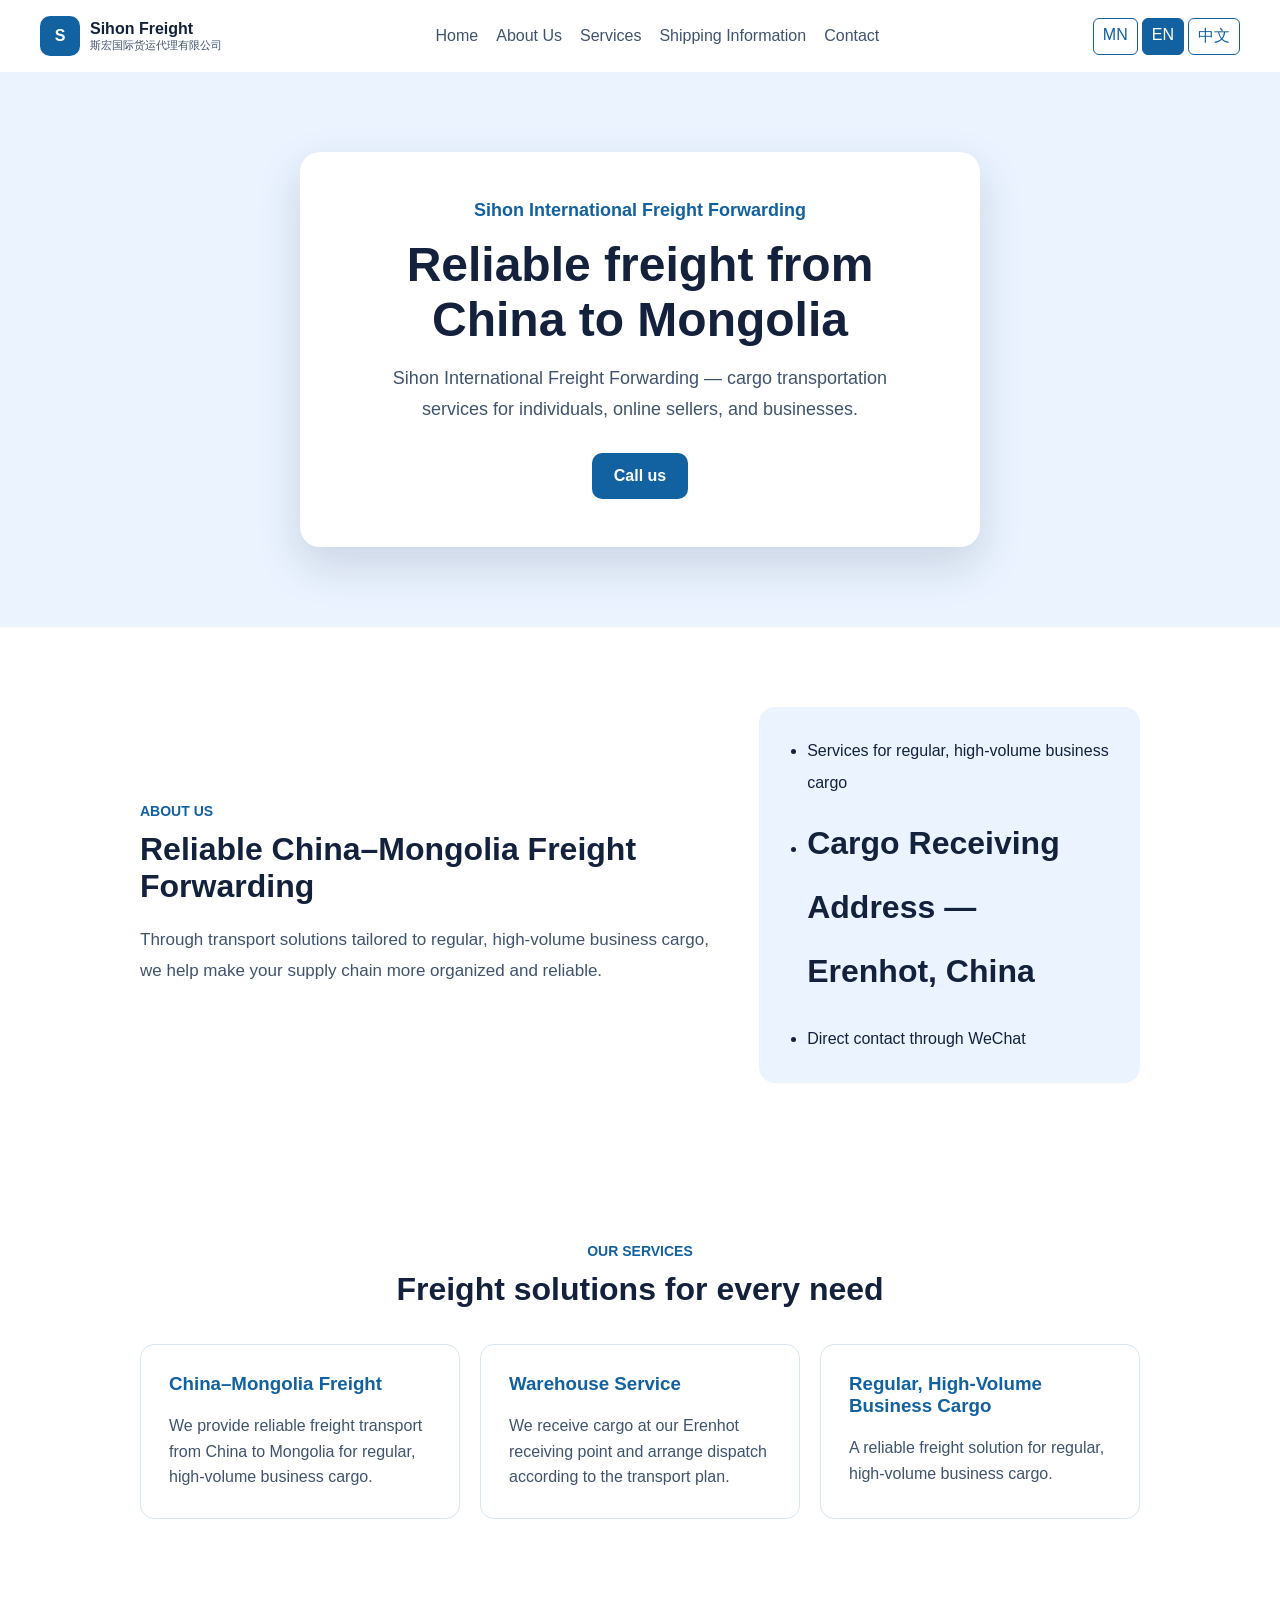
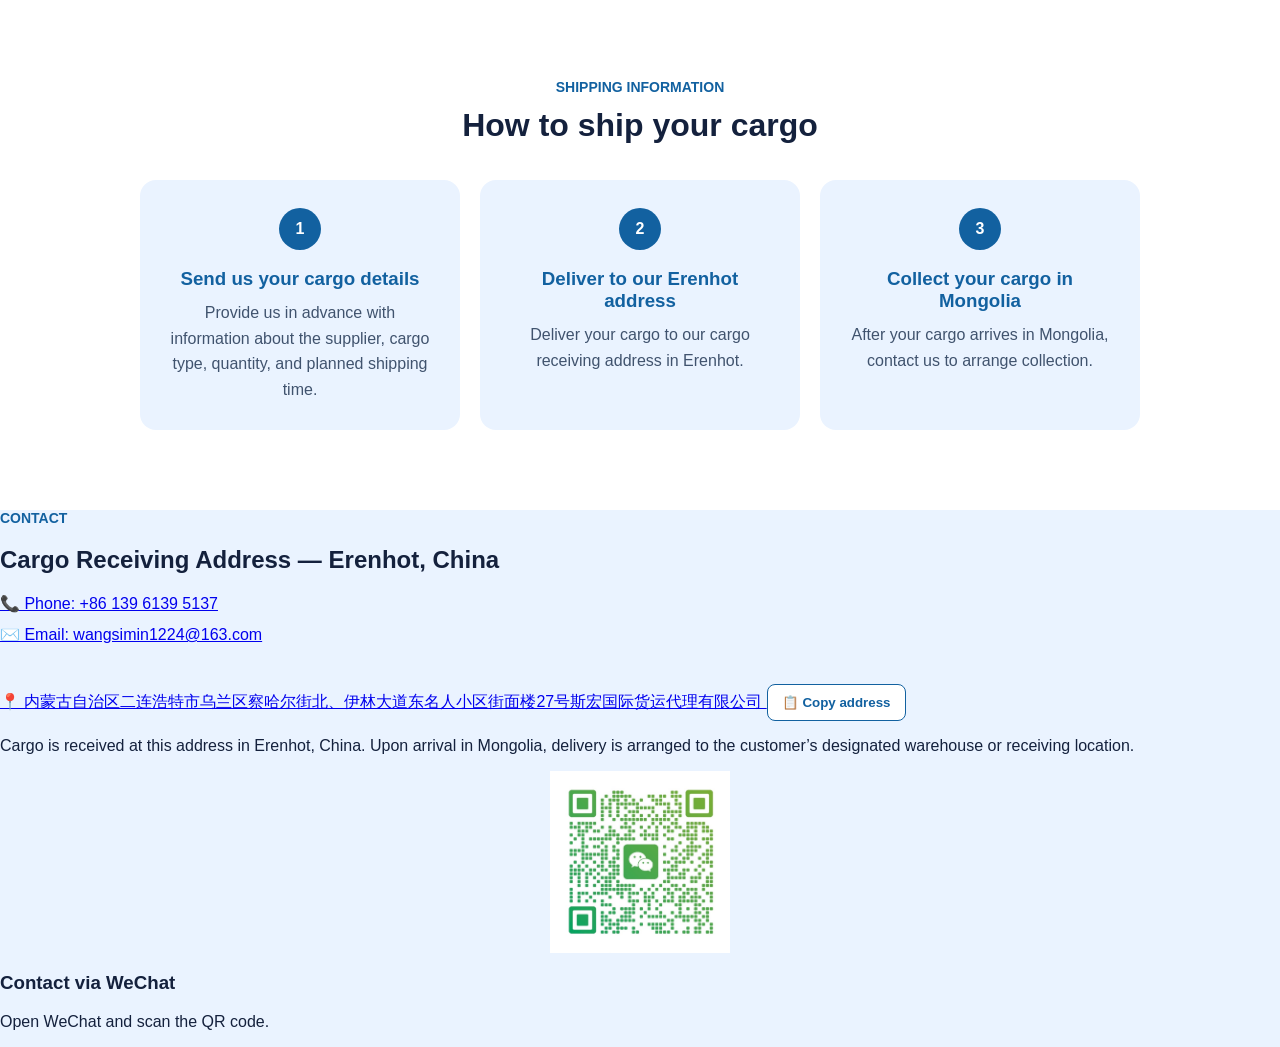
==== en.html @ dff6bbf2 "Add map and copy address features" ====
<!doctype html>
<html lang="EN">
  <head>
    <meta charset="UTF-8" />
    <meta name="viewport" content="width=device-width, initial-scale=1.0" />
    <title>Sihon international Freight Forwarding</title>

    <link rel="stylesheet" href="style.css" />
  </head>

  <body>
    <header class="site-header">
  <div class="logo">
    <span class="logo-mark">S</span>

    <div>
      <strong>Sihon Freight</strong>
      <small>斯宏国际货运代理有限公司</small>
    </div>
  </div>

  <nav class="main-nav">
    <a href="#home">Home</a>
    <a href="#about">About Us</a>
    <a href="#services">Services</a>
    <a href="#process">Shipping Information</a>
    <a href="#contact">Contact</a>
  </nav>

  <div class="languages">
  <a href="index.html">MN</a>
  <a class="active" href="en.html">EN</a>
  <a href="zh.html">中文</a>
</div>
</header>
    <main id="home" class="welcome-card">
      <p class="company-name">Sihon International Freight Forwarding</p>

      <h1>Reliable freight from China to Mongolia</h1>

      <p class="description">
        Sihon International Freight Forwarding — cargo transportation services for individuals, online sellers, and businesses.
      </p>

      <a class="contact-button" href="tel:+8613961395137">
        Call us
      </a>
    </main> 
    <section id="about" class="about-section">
  <div class="about-content">
    <div>
      <p class="section-label">ABOUT US</p>
      <h2>Reliable China–Mongolia Freight Forwarding</h2>

      <p class="about-text"> 
      Through transport solutions tailored to regular, high-volume business cargo, we help make your supply chain more organized and reliable.
      </p>
    </div>

    <ul class="about-list">
      <li>Services for regular, high-volume business cargo</li>
      <li><h2>Cargo Receiving Address — Erenhot, China</h2></li>
      <li>Direct contact through WeChat</li>
    </ul>
  </div>
</section>
    <section id="services" class="services-section">
  <p class="section-label">OUR SERVICES</p>
  <h2>Freight solutions for every need</h2>

  <div class="service-grid">
    <article class="service-card">
      <h3>China–Mongolia Freight</h3>
      <p>We provide reliable freight transport from China to Mongolia for regular, high-volume business cargo.</p>
    </article>

    <article class="service-card">
      <h3>Warehouse Service</h3>
      <p>We receive cargo at our Erenhot receiving point and arrange dispatch according to the transport plan.</p>
    </article>

    <article class="service-card">
      <h3>Regular, High-Volume Business Cargo</h3>
      <p>A reliable freight solution for regular, high-volume business cargo.</p>
    </article>
  </div>
</section> 
<script>
  const servicesLink = document.querySelector('a[href="#services"]');
  const servicesSection = document.querySelector("#services");

  servicesLink.addEventListener("click", function (event) {
    event.preventDefault();

    servicesSection.scrollIntoView({
      behavior: "smooth",
      block: "start"
    });
  });
</script>
<section id="process" class="process-section">
  <p class="section-label">SHIPPING INFORMATION</p>
  <h2>How to ship your cargo</h2>

  <div class="process-grid">
    <article class="process-card">
      <span>1</span>
      <h3>Send us your cargo details</h3>
      <p>Provide us in advance with information about the supplier, cargo type, quantity, and planned shipping time.</p>
    </article>

    <article class="process-card">
      <span>2</span>
      <h3>Deliver to our Erenhot address</h3>
      <p>Deliver your cargo to our cargo receiving address in Erenhot.</p>
    </article>

    <article class="process-card">
      <span>3</span>
      <h3>Collect your cargo in Mongolia</h3>
      <p>After your cargo arrives in Mongolia, contact us to arrange collection.</p>
    </article>
  </div>
</section>
<section id="contact" class="contact-section">
  <div class="contact-content">
    <div class="contact-details">
      <p class="section-label">CONTACT</p>
      <h2>Cargo Receiving Address — Erenhot, China</h2>

      <div class="contact-links">
        <a href="tel:+8613961395137">
          📞 Phone: +86 139 6139 5137
        </a>

        <a href="mailto:wangsimin1224@163.com">
          ✉️ Email: wangsimin1224@163.com
        </a>
      </div>
     <a
  class="address-text map-address"
  href="https://www.google.com/maps/search/?api=1&query=内蒙古自治区二连浩特市乌兰区察哈尔街北、伊林大道东名人小区街面楼27号斯宏国际货运代理有限公司"
  target="_blank"
  rel="noopener noreferrer"
>
  📍 内蒙古自治区二连浩特市乌兰区察哈尔街北、伊林大道东名人小区街面楼27号斯宏国际货运代理有限公司
</a>
<button
  class="copy-address"
  type="button"
  onclick="navigator.clipboard.writeText('内蒙古自治区二连浩特市乌兰区察哈尔街北、伊林大道东名人小区街面楼27号斯宏国际货运代理有限公司')"
>
  📋 Copy address
</button>

<p class="delivery-note">
  Cargo is received at this address in Erenhot, China. Upon arrival in Mongolia, delivery is arranged to the customer’s designated warehouse or receiving location.
</p>
    <div class="qr-card">
      <img
        src="images/wechat-company-qr.jpg"
        alt="Sihon company WeChat QR code"
      />
      <h3>Contact via WeChat</h3>
      <p>Open WeChat and scan the QR code.</p>
    </div>
  </div>
</section>
  </body>
</html>
---- style.css ----
html {
  scroll-behavior: smooth;
}
* { box-sizing: border-box;
}

body {           
  margin: 0;
  min-height: 100vh;
  background: #eaf3ff;
  color: #14213d;
  font-family: Arial, sans-serif;
}

.welcome-card {
  width: min(100%, 680px); 
  margin: 80px auto;
  padding: 48px;
  text-align: center;
  background: #ffffff;
  border-radius: 20px;
  box-shadow: 0 18px 45px rgb(20 33 61 / 15%);
}

.company-name {
  margin: 0;
  color: #1261a0;
  font-size: 18px;
  font-weight: bold;
}

h1 {
  margin: 16px 0;
  font-size: 48px;
  line-height: 1.15;
}

.description {
  margin: 0 auto 28px;
  max-width: 540px;
  color: #40536e;
  font-size: 18px;
  line-height: 1.7;
}

.contact-button {
  display: inline-block;
  padding: 14px 22px;
  border-radius: 10px;
  background: #1261a0;
  color: #ffffff;
  font-weight: bold;
  text-decoration: none;
}

.contact-button:hover {
  background: #0d4c80;
}

@media (max-width: 520px) {
  .welcome-card {
    padding: 32px 24px;
  }

  h1 {
    font-size: 34px;
  }
}.site-header {
  display: flex;
  align-items: center;
  justify-content: space-between;
  gap: 20px;
  padding: 16px 40px;
  background: white;
}

.logo {
  display: flex;
  align-items: center;
  gap: 10px;
}

.logo-mark {
  display: grid;
  width: 40px;
  height: 40px;
  place-items: center;
  border-radius: 10px;
  background: #1261a0;
  color: white;
  font-weight: bold;
}

.logo strong,
.logo small {
  display: block;
}

.logo small {
  color: #40536e;
  font-size: 11px;
}

.main-nav {
  display: flex;
  gap: 18px;
}

.main-nav a {
  color: #40536e;
  text-decoration: none;
}

.languages {
  display: flex;
  gap: 4px;
}

.languages button {
  padding: 7px 9px;
  border: 1px solid #1261a0;
  border-radius: 6px;
  background: white;
  color: #1261a0;
}.services-section {
  padding: 80px 24px;
  background: #ffffff;
  text-align: center;
}

.section-label {
  margin: 0;
  color: #1261a0;
  font-size: 14px;
  font-weight: bold;
}

.services-section h2 {
  margin: 12px 0 36px;
  font-size: 32px;
}

.service-grid {
  display: grid;
  grid-template-columns: repeat(3, 1fr);
  gap: 20px;
  max-width: 1000px;
  margin: 0 auto;
}

.service-card {
  padding: 28px;
  border: 1px solid #d8e5f2;
  border-radius: 14px;
  text-align: left;
}

.service-card h3 {
  margin-top: 0;
  color: #1261a0;
}

.service-card p {
  margin-bottom: 0;
  color: #40536e;
  line-height: 1.6;
}.about-section {
  padding: 80px 24px;
  background: #ffffff;
}

.about-content {
  display: grid;
  grid-template-columns: 1.2fr 0.8fr;
  gap: 48px;
  align-items: center;
  max-width: 1000px;
  margin: 0 auto;
}

.about-content h2 {
  margin: 12px 0 20px;
  font-size: 32px;
}

.about-text {
  margin: 0;
  color: #40536e;
  font-size: 17px;
  line-height: 1.8;
}

.about-list {
  margin: 0;
  padding: 28px 28px 28px 48px;
  border-radius: 16px;
  background: #eaf3ff;
  color: #14213d;
  line-height: 2;
}@media (max-width: 760px) {
  .site-header {
    flex-direction: column;
    align-items: flex-start;
    padding: 18px 24px;
  }

  .main-nav {
    flex-wrap: wrap;
    gap: 12px;
  }

  .languages {
    align-self: flex-end;
  }

  .welcome-card {
    margin: 40px 20px;
    padding: 32px 24px;
  }

  h1 {
    font-size: 34px;
  }

  .service-grid,
  .about-content,
  .contact-content {
    grid-template-columns: 1fr;
  }

  .services-section,
  .about-section,
  .contact-section {
    padding: 56px 20px;
  }

  .services-section h2,
  .about-content h2,
  .contact-details h2 {
    font-size: 27px;
  }
}.qr-card img {
  display: block;
  width: min(100%, 180px);
  margin: 0 auto 18px;
}.process-section {
  padding: 80px 24px;
  background: #ffffff;
  text-align: center;
}

.process-section h2 {
  margin: 12px 0 36px;
  font-size: 32px;
}

.process-grid {
  display: grid;
  grid-template-columns: repeat(3, 1fr);
  gap: 20px;
  max-width: 1000px;
  margin: 0 auto;
}

.process-card {
  padding: 28px;
  border-radius: 16px;
  background: #eaf3ff;
}

.process-card span {
  display: grid;
  width: 42px;
  height: 42px;
  place-items: center;
  margin: 0 auto 18px;
  border-radius: 50%;
  background: #1261a0;
  color: #ffffff;
  font-weight: bold;
}

.process-card h3 {
  margin: 0 0 10px;
  color: #1261a0;
}

.process-card p {
  margin: 0;
  color: #40536e;
  line-height: 1.6;
}.languages a {
  padding: 7px 9px;
  border: 1px solid #1261a0;
  border-radius: 6px;
  background: #ffffff;
  color: #1261a0;
  text-decoration: none;
}

.languages a.active {
  background: #1261a0;
  color: #ffffff;
}.map-link {
  display: inline-block;
  margin-top: 18px;
  color: #1261a0;
  font-weight: bold;
  text-decoration: none;
}

.map-link:hover {
  text-decoration: underline;
}.contact-links {
  display: grid;
  gap: 12px;
  margin-bottom: 28px;
}

.contact-links a {
  width: fit-content;
}.copy-address {
  display: inline-block;
  margin-top: 12px;
  padding: 10px 14px;
  border: 1px solid #1261a0;
  border-radius: 8px;
  background: #ffffff;
  color: #1261a0;
  font-weight: bold;
  cursor: pointer;
}

.copy-address:hover {
  background: #1261a0;
  color: #ffffff;
}
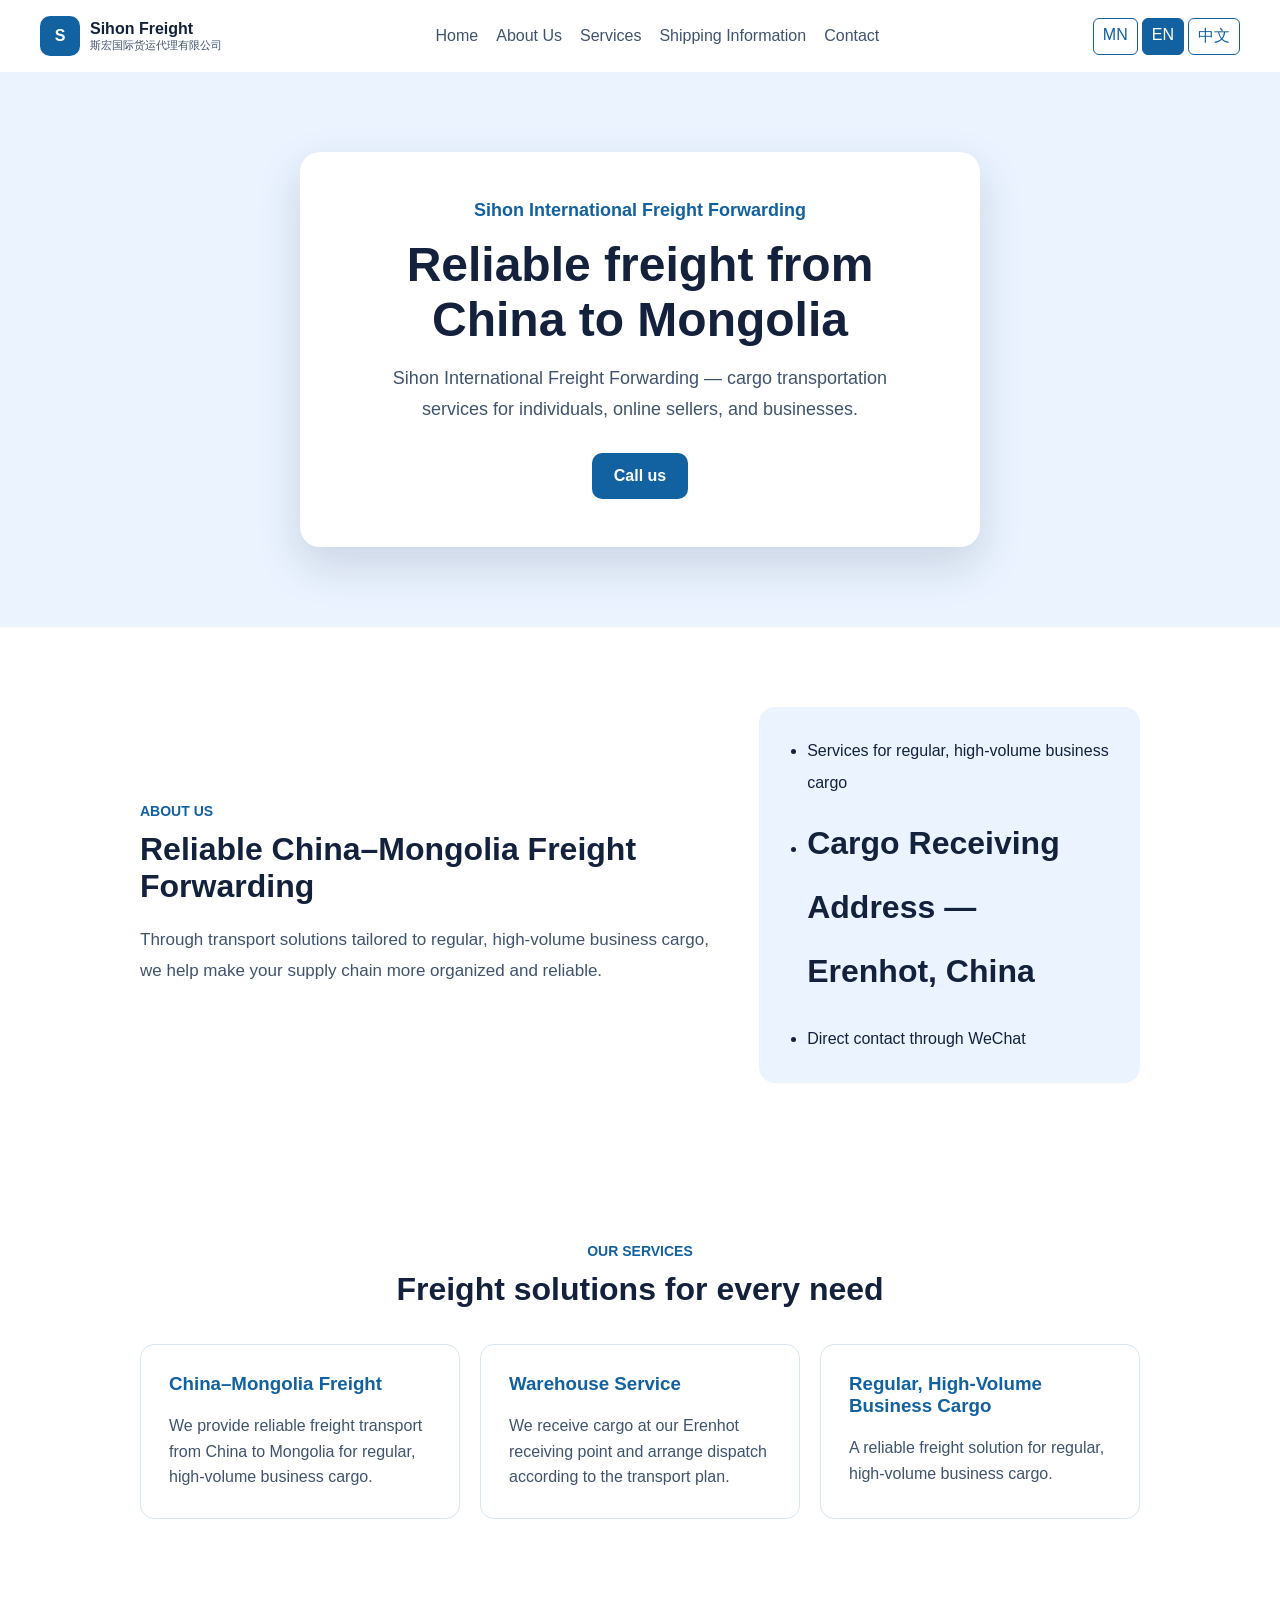
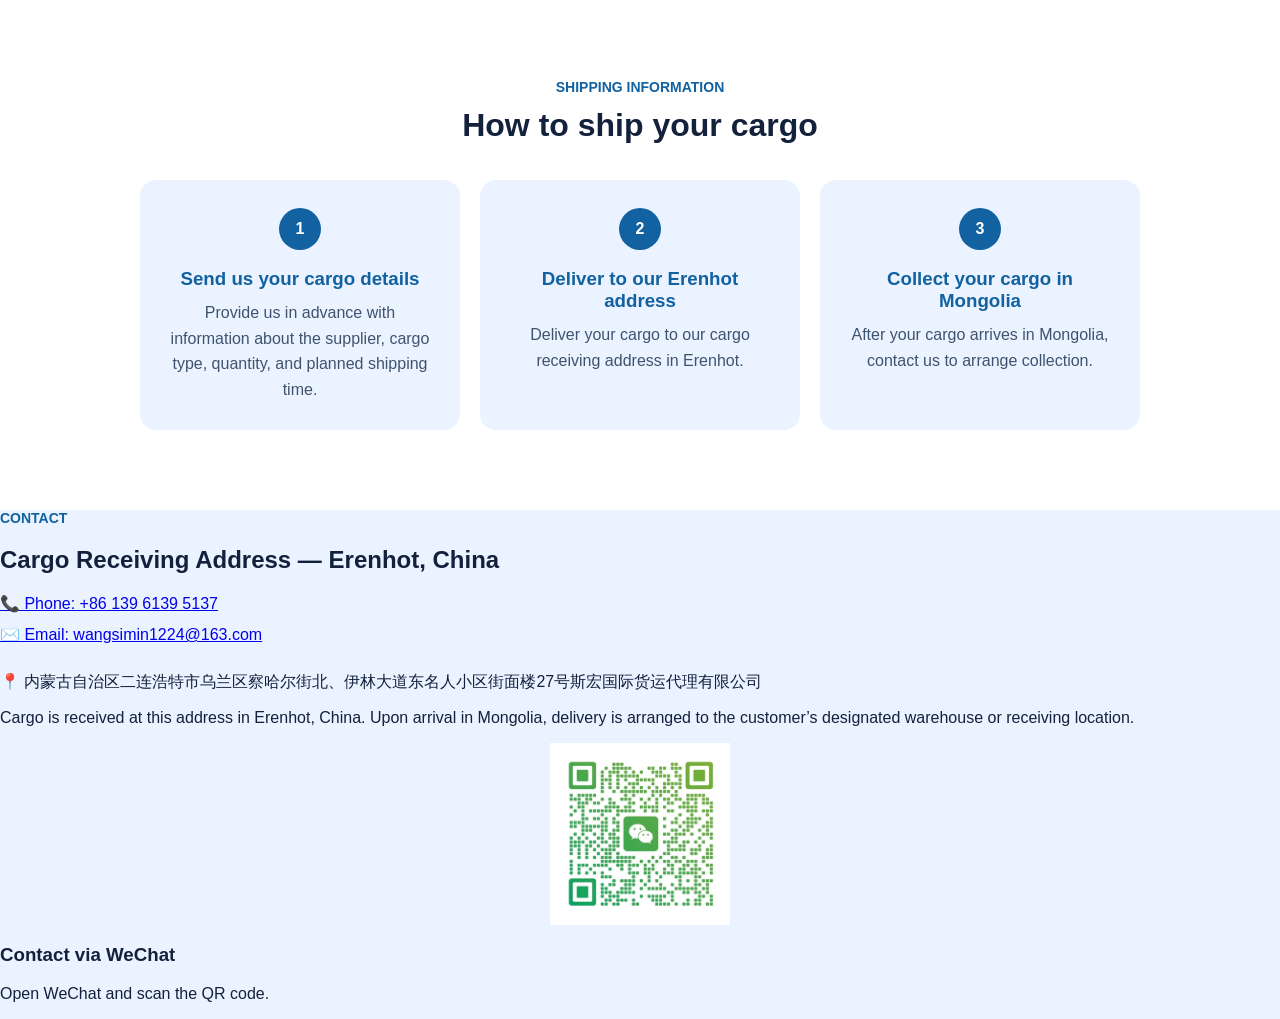
==== commit e9946ae8: "Remove map and copy address links" ====
--- a/en.html
+++ b/en.html
@@ -137,21 +137,9 @@
           ✉️ Email: wangsimin1224@163.com
         </a>
       </div>
-     <a
-  class="address-text map-address"
-  href="https://www.google.com/maps/search/?api=1&query=内蒙古自治区二连浩特市乌兰区察哈尔街北、伊林大道东名人小区街面楼27号斯宏国际货运代理有限公司"
-  target="_blank"
-  rel="noopener noreferrer"
->
+     <p class="address-text">
   📍 内蒙古自治区二连浩特市乌兰区察哈尔街北、伊林大道东名人小区街面楼27号斯宏国际货运代理有限公司
-</a>
-<button
-  class="copy-address"
-  type="button"
-  onclick="navigator.clipboard.writeText('内蒙古自治区二连浩特市乌兰区察哈尔街北、伊林大道东名人小区街面楼27号斯宏国际货运代理有限公司')"
->
-  📋 Copy address
-</button>
+</p>
 
 <p class="delivery-note">
   Cargo is received at this address in Erenhot, China. Upon arrival in Mongolia, delivery is arranged to the customer’s designated warehouse or receiving location.
--- a/style.css
+++ b/style.css
@@ -319,19 +319,4 @@
 
 .contact-links a {
   width: fit-content;
-}.copy-address {
-  display: inline-block;
-  margin-top: 12px;
-  padding: 10px 14px;
-  border: 1px solid #1261a0;
-  border-radius: 8px;
-  background: #ffffff;
-  color: #1261a0;
-  font-weight: bold;
-  cursor: pointer;
-}
-
-.copy-address:hover {
-  background: #1261a0;
-  color: #ffffff;
 }
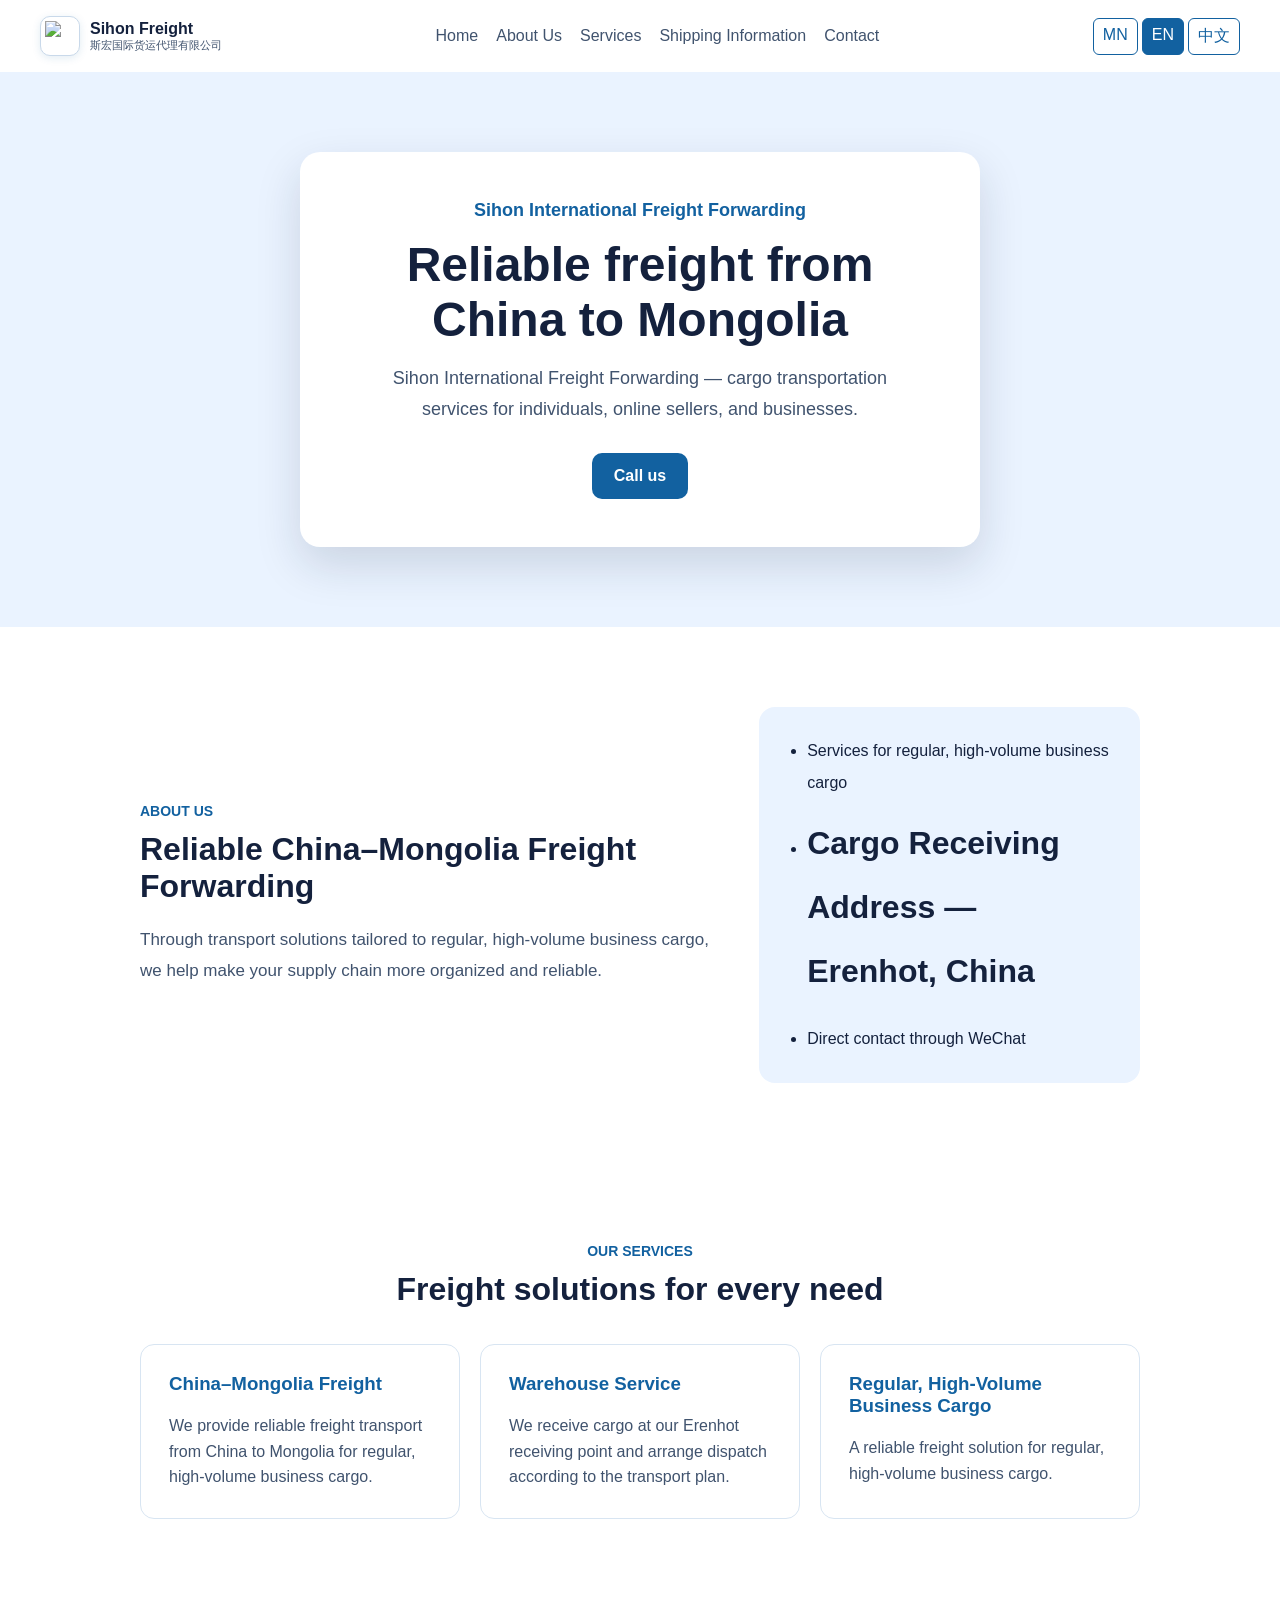
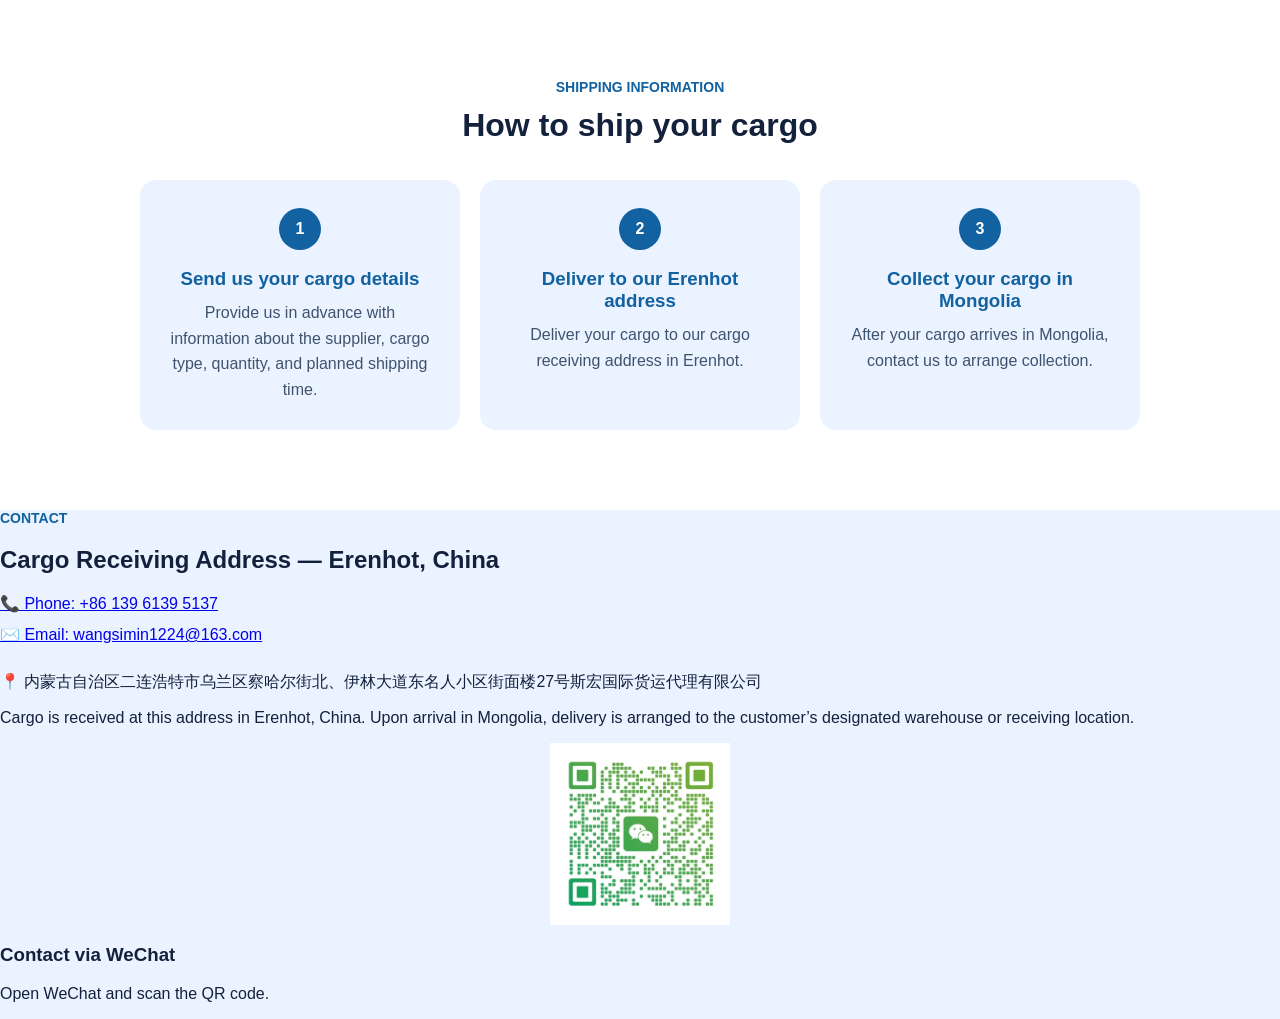
==== commit e8f8cf68: "Add company logo to header" ====
--- a/en.html
+++ b/en.html
@@ -3,7 +3,8 @@
   <head>
     <meta charset="UTF-8" />
     <meta name="viewport" content="width=device-width, initial-scale=1.0" />
-    <title>Sihon international Freight Forwarding</title>
+    <title>Sihon International Freight Forwarding | China–Mongolia Freight</title>
+<meta name="description" content="Sihon International Freight Forwarding provides reliable, planned transport for regular, high-volume business cargo from China to Mongolia.">
 
     <link rel="stylesheet" href="style.css" />
   </head>
@@ -11,7 +12,12 @@
   <body>
     <header class="site-header">
   <div class="logo">
-    <span class="logo-mark">S</span>
+    <span class="logo-mark">
+  <img
+    src="images/sihong-logo-final.png"
+    alt="斯宏国际货运 — SIHONGGUOJI"
+  >
+</span>
 
     <div>
       <strong>Sihon Freight</strong>
--- a/style.css
+++ b/style.css
@@ -319,4 +319,20 @@
 
 .contact-links a {
   width: fit-content;
+}.logo-mark {
+  overflow: hidden;
+  padding: 4px;
+}
+
+.logo-mark img {
+  display: block;
+  width: 100%;
+  height: 100%;
+  object-fit: contain;
+}.logo .logo-mark {
+  background: #ffffff;
+  border: 1px solid #c9d9ea;
+  padding: 4px;
+  overflow: hidden;
+  box-shadow: 0 2px 8px rgba(18, 97, 160, 0.12);
 }
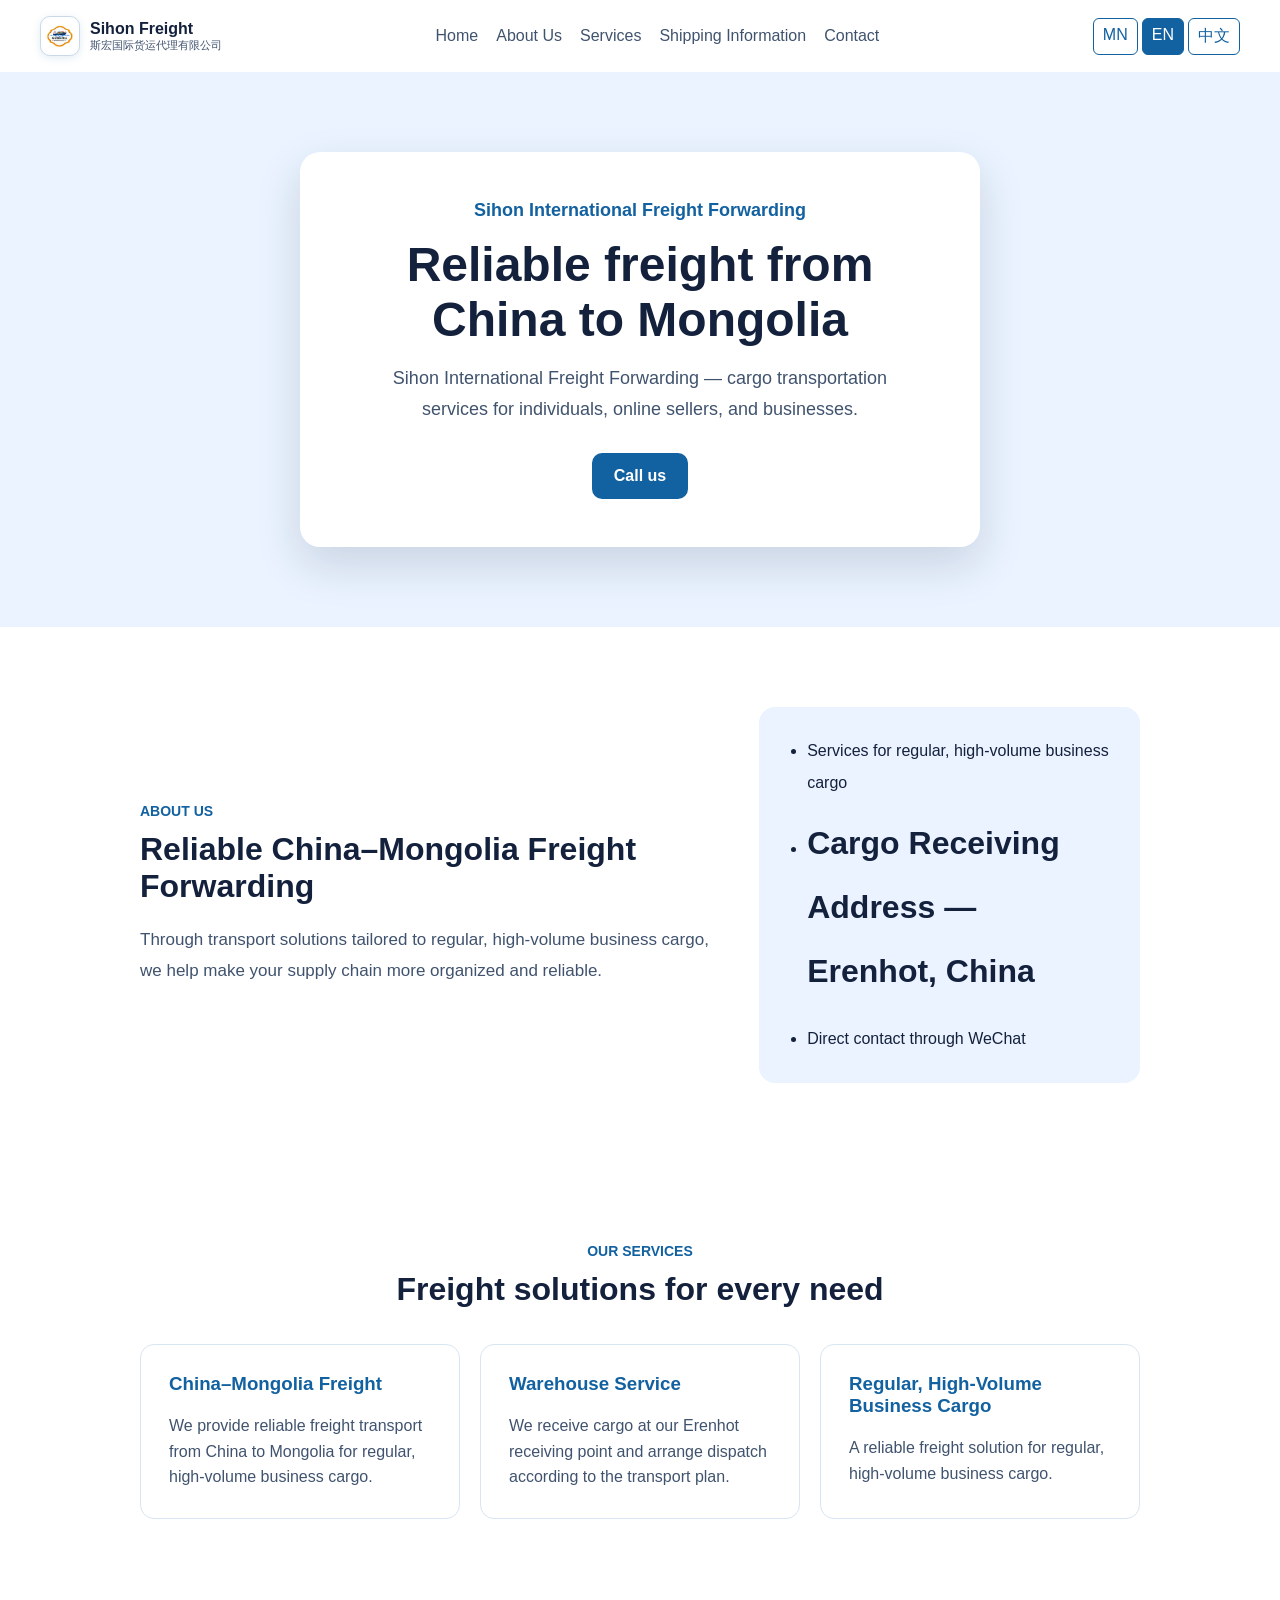
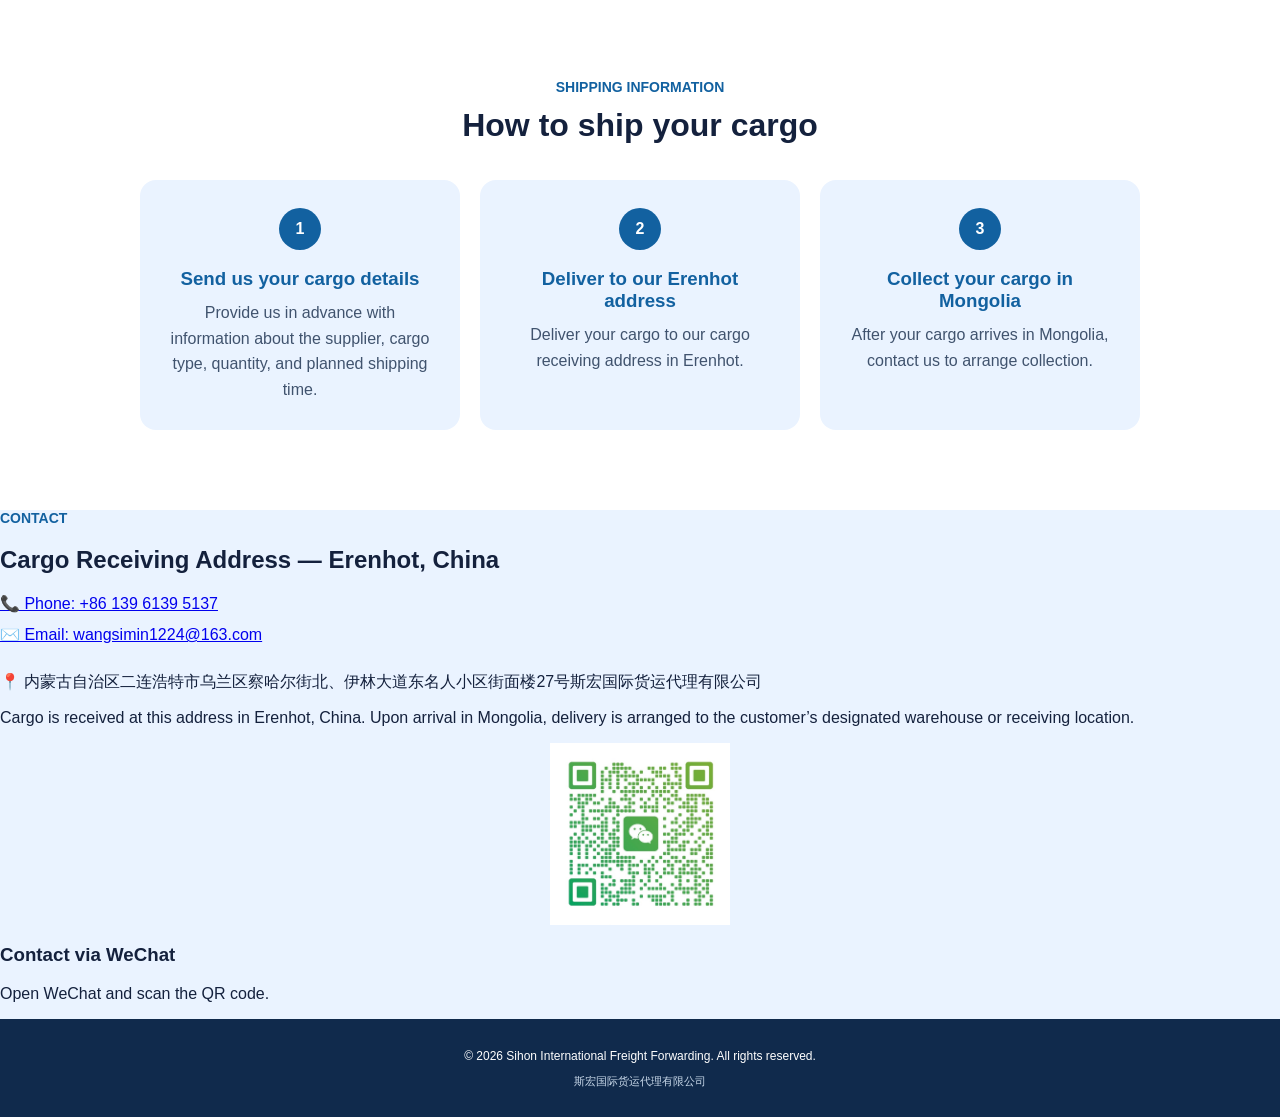
==== commit 3a0038f2: "Add multilingual site footer" ====
--- a/en.html
+++ b/en.html
@@ -160,5 +160,9 @@
     </div>
   </div>
 </section>
+<footer class="site-footer">
+  <p>© 2026 Sihon International Freight Forwarding. All rights reserved.</p>
+  <p class="legal-name">斯宏国际货运代理有限公司</p>
+</footer>
   </body>
 </html>
--- a/style.css
+++ b/style.css
@@ -335,4 +335,21 @@
   padding: 4px;
   overflow: hidden;
   box-shadow: 0 2px 8px rgba(18, 97, 160, 0.12);
+}.site-footer {
+  padding: 28px 24px;
+  background: #102a4c;
+  color: #ffffff;
+  text-align: center;
+  font-size: 12px;
+line-height: 1.5;
+}
+
+.site-footer p {
+  margin: 0;
+}
+
+.site-footer .legal-name {
+  margin-top: 8px;
+  color: #c9d9ea;
+  font-size: 11px;
 }
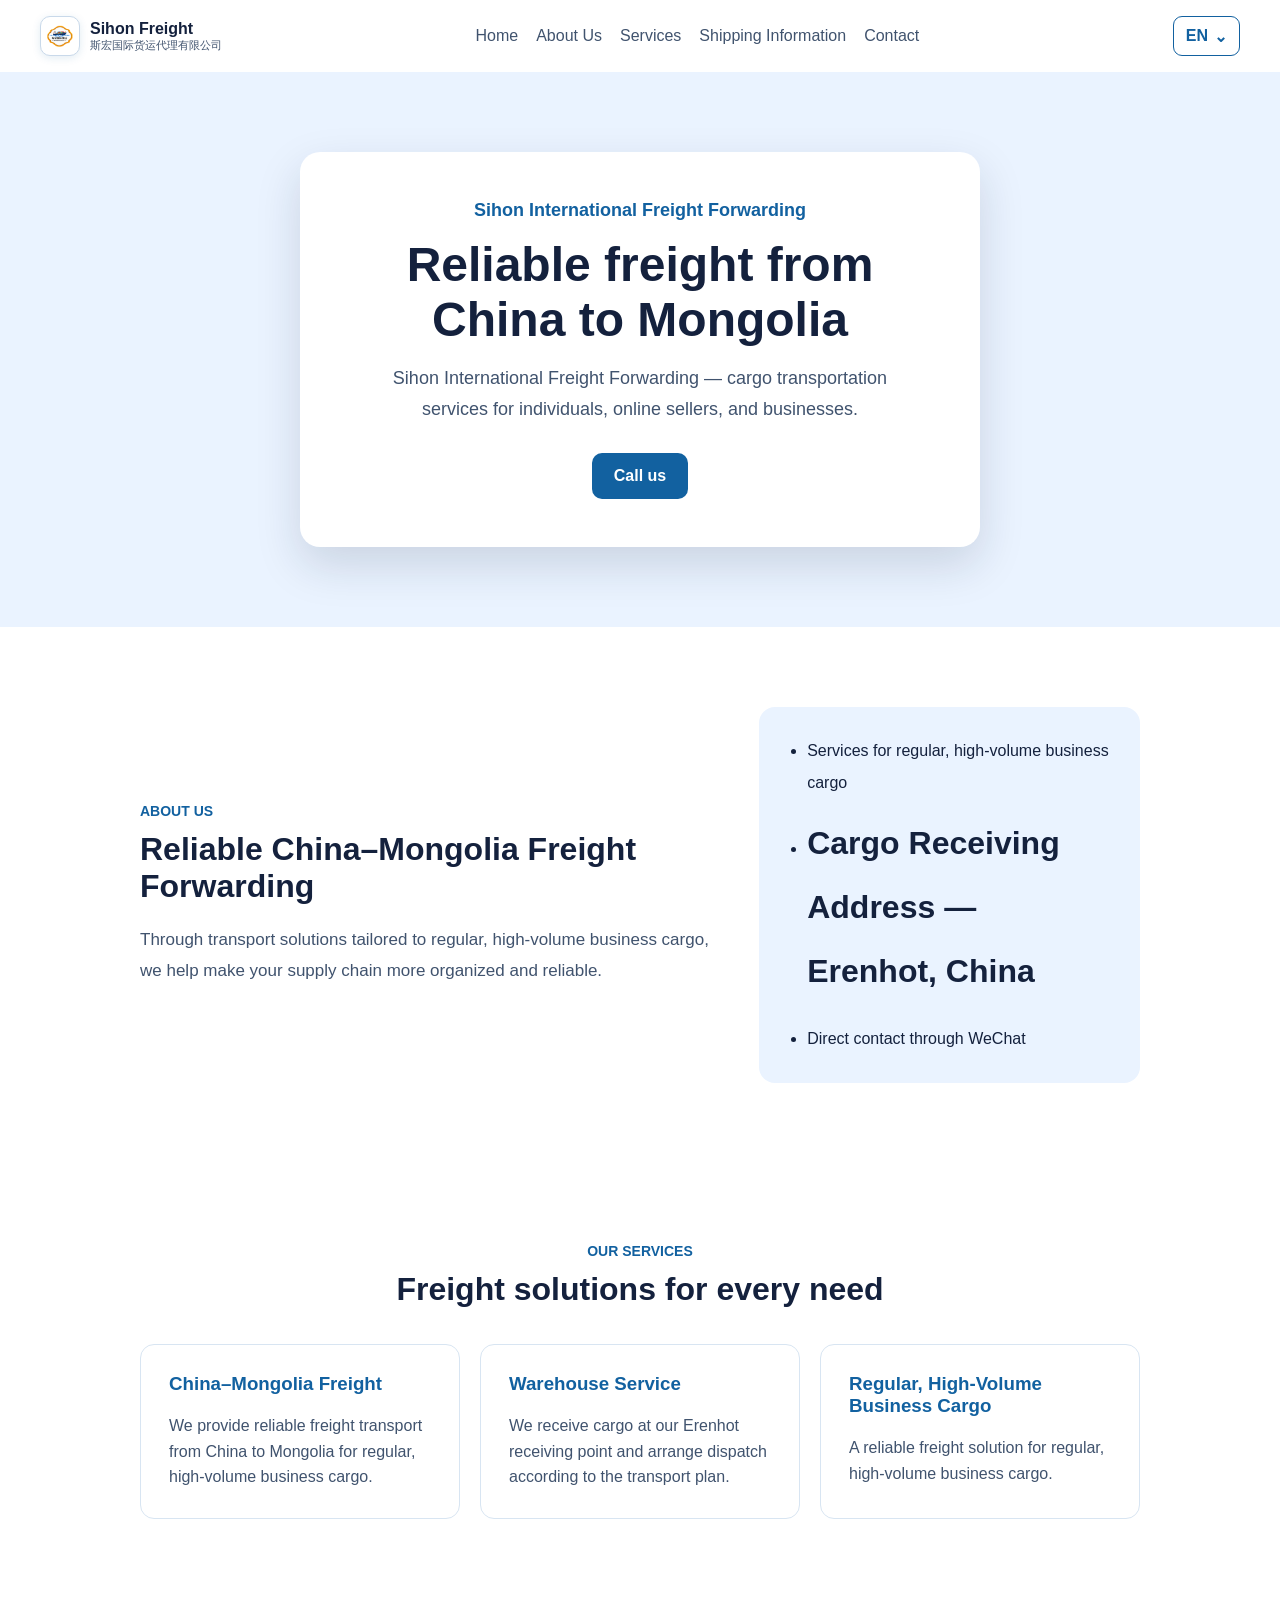
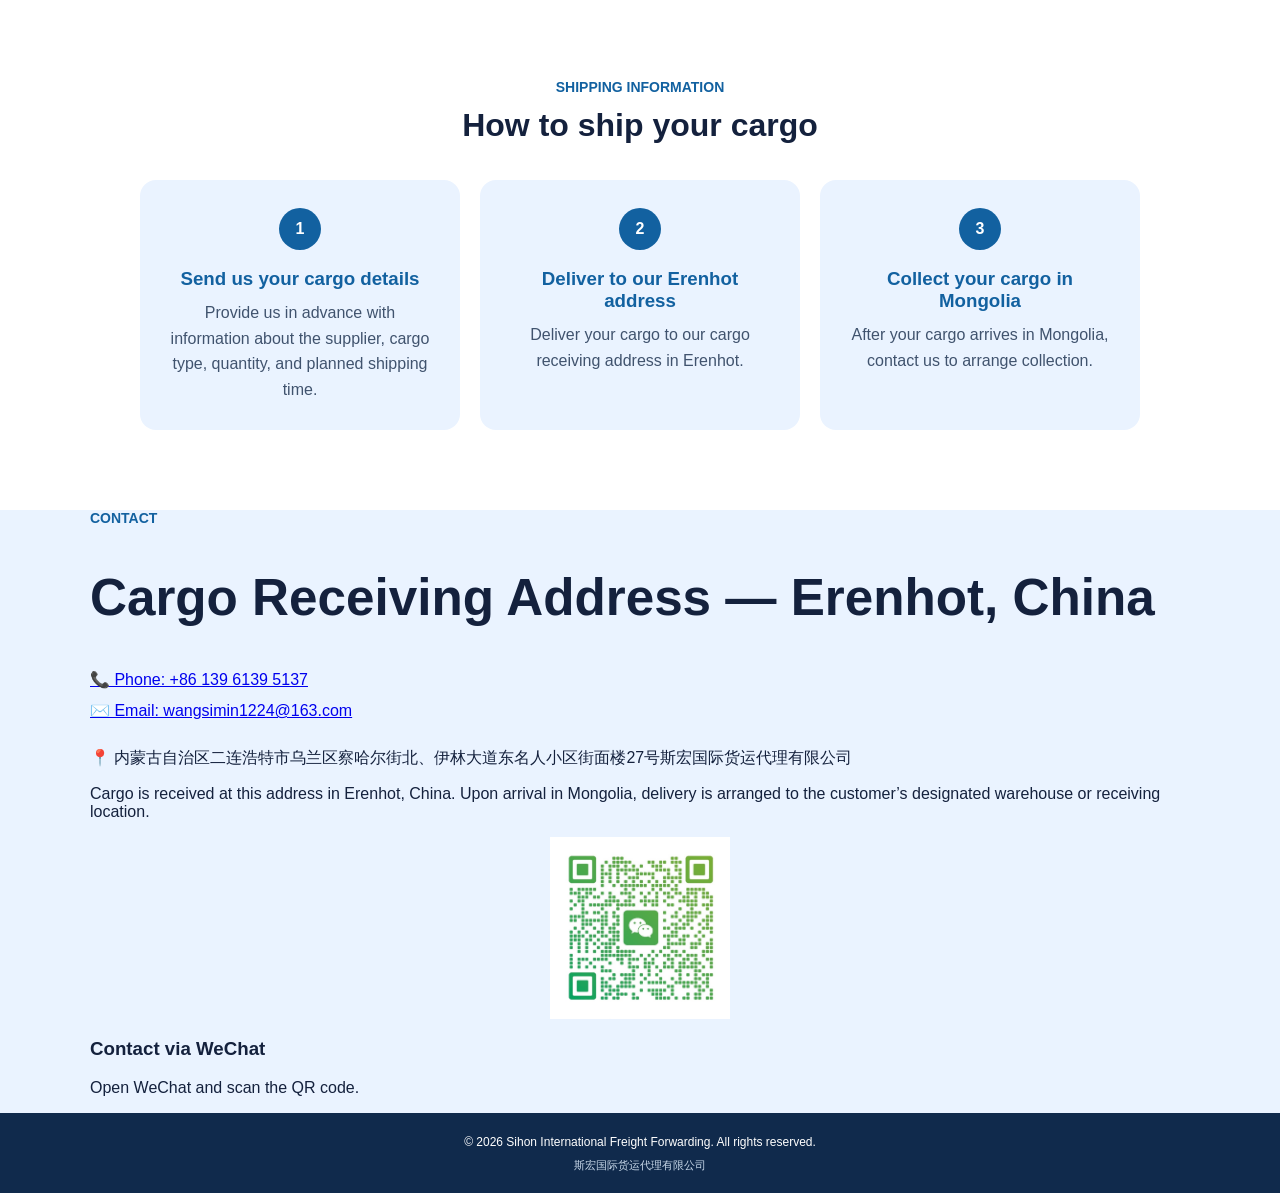
==== commit 7a645699: "Finalize mobile navigation and language menu" ====
--- a/en.html
+++ b/en.html
@@ -5,6 +5,11 @@
     <meta name="viewport" content="width=device-width, initial-scale=1.0" />
     <title>Sihon International Freight Forwarding | China–Mongolia Freight</title>
 <meta name="description" content="Sihon International Freight Forwarding provides reliable, planned transport for regular, high-volume business cargo from China to Mongolia.">
+<meta property="og:type" content="website">
+<meta property="og:title" content="Sihon International Freight Forwarding | China–Mongolia Freight">
+<meta property="og:description" content="Reliable, planned transport for regular, high-volume business cargo from China to Mongolia.">
+<meta property="og:url" content="https://oc6891-stack.github.io/sihon-website/en.html">
+<meta property="og:image" content="https://oc6891-stack.github.io/sihon-website/images/sihong-logo-final.png">
 
     <link rel="stylesheet" href="style.css" />
   </head>
@@ -24,7 +29,9 @@
       <small>斯宏国际货运代理有限公司</small>
     </div>
   </div>
-
+<button class="menu-toggle" type="button" aria-label="Open menu" aria-expanded="false">
+  ☰
+</button>
   <nav class="main-nav">
     <a href="#home">Home</a>
     <a href="#about">About Us</a>
@@ -34,9 +41,14 @@
   </nav>
 
   <div class="languages">
-  <a href="index.html">MN</a>
-  <a class="active" href="en.html">EN</a>
-  <a href="zh.html">中文</a>
+  <details class="language-menu">
+    <summary>EN</summary>
+    <div class="language-options">
+      <a href="index.html">Монгол</a>
+      <a class="active" href="en.html">English</a>
+      <a href="zh.html">中文</a>
+    </div>
+  </details>
 </div>
 </header>
     <main id="home" class="welcome-card">
@@ -164,5 +176,16 @@
   <p>© 2026 Sihon International Freight Forwarding. All rights reserved.</p>
   <p class="legal-name">斯宏国际货运代理有限公司</p>
 </footer>
+<script>
+  document.querySelectorAll(".menu-toggle").forEach((button) => {
+    button.addEventListener("click", () => {
+      const header = button.closest(".site-header");
+      const isOpen = header.classList.toggle("menu-open");
+
+      button.setAttribute("aria-expanded", String(isOpen));
+      button.textContent = isOpen ? "×" : "☰";
+    });
+  });
+</script>
   </body>
 </html>
--- a/style.css
+++ b/style.css
@@ -352,4 +352,483 @@
   margin-top: 8px;
   color: #c9d9ea;
   font-size: 11px;
+}html,
+body {
+  overflow-x: hidden;
+}
+
+.contact-content {
+  width: min(100% - 48px, 1100px);
+  margin-inline: auto;
+}
+
+.contact-details {
+  min-width: 0;
+}
+
+.contact-details h2 {
+  max-width: 100%;
+  font-size: clamp(32px, 4vw, 52px);
+  line-height: 1.15;
+  overflow-wrap: anywhere;
+}
+
+.address-text,
+.delivery-note {
+  max-width: 100%;
+  overflow-wrap: anywhere;
+  word-break: break-word;
+}
+
+.site-footer {
+  width: 100%;
+  margin: 0;
+  padding: 20px 24px;
+  background: #102a4c;
+  color: #ffffff;
+  text-align: center;
+  font-size: 12px;
+  line-height: 1.5;
+}
+
+.site-footer .legal-name {
+  margin-top: 6px;
+  color: #c9d9ea;
+  font-size: 11px;
+}
+
+@media (max-width: 900px) {
+  .contact-section {
+    overflow-x: hidden;
+  }
+
+  .contact-content {
+    width: 100% !important;
+    max-width: none;
+    padding: 56px 24px;
+    grid-template-columns: 1fr;
+  }
+
+  .contact-details {
+    min-width: 0;
+  }
+
+  .contact-details h2 {
+    font-size: clamp(30px, 7vw, 44px);
+    white-space: normal;
+    overflow-wrap: anywhere;
+  }
+
+  .address-text,
+  .delivery-note {
+    white-space: normal;
+    overflow-wrap: anywhere;
+    word-break: break-word;
+  }
+
+  .qr-card {
+    justify-self: center;
+  }
+}
+@media (max-width: 900px) {
+  .site-header {
+    flex-wrap: wrap;
+    row-gap: 16px;
+  }
+
+  .main-nav {
+    order: 3;
+    flex: 0 0 100%;
+    display: flex;
+    justify-content: center;
+    flex-wrap: wrap;
+    gap: 12px 18px;
+  }
+
+  .main-nav a {
+    font-size: 16px;
+    white-space: nowrap;
+  }
+
+  .languages {
+    display: flex;
+    flex-wrap: nowrap;
+    gap: 8px;
+    margin-left: auto;
+  }
+
+  .languages a {
+  min-width: 50px;
+  padding: 9px 10px;
+  font-size: 16px;
+  border-radius: 10px;
+  white-space: nowrap;
+}
+}
+
+@media (max-width: 600px) {
+  .main-nav {
+    justify-content: flex-start;
+    flex-wrap: nowrap;
+    overflow-x: auto;
+  }
+
+  .main-nav a {
+    flex: 0 0 auto;
+    font-size: 14px;
+  }
+
+  .languages a {
+  min-width: 45px;
+  padding: 8px;
+  font-size: 14px;
+}
+}
+/* Гар утсанд бүх агуулгыг бүрэн харагдуулна */
+@media (max-width: 600px) {
+  html,
+  body {
+    max-width: 100%;
+    overflow-x: hidden;
+  }
+
+  .site-header {
+    display: flex;
+    flex-direction: column;
+    align-items: stretch;
+    gap: 16px;
+    padding: 18px 16px;
+  }
+    .site-header,
+  main,
+  .site-footer {
+    width: 100% !important;
+    max-width: 100% !important;
+    min-width: 0;
+    margin-inline: 0;
+  }
+
+  .logo {
+    justify-content: center;
+  }
+
+  .languages {
+    justify-content: center;
+    margin-left: 0;
+    gap: 6px;
+    flex-wrap: nowrap;
+  }
+
+  .languages a {
+    min-width: 45px;
+    padding: 8px;
+    font-size: 14px;
+  }
+
+  .main-nav {
+    order: initial;
+    display: grid;
+    grid-template-columns: repeat(2, minmax(0, 1fr));
+    width: 100%;
+    gap: 8px;
+    overflow: visible;
+  }
+
+  .main-nav a {
+    white-space: normal;
+    text-align: center;
+    font-size: 15px;
+  }
+
+  .process-grid,
+  .process-steps,
+  .process-cards,
+  .process-list {
+    display: grid !important;
+    grid-template-columns: minmax(0, 1fr) !important;
+    width: 100% !important;
+    gap: 16px !important;
+  }
+
+  .process-card,
+  .process-step,
+  .step {
+    width: 100% !important;
+    min-width: 0 !important;
+  }
+}/* Гар утсан дээрх текстийн хэмжээг тэнцвэржүүлэх */
+@media (max-width: 600px) {
+  #home h1 {
+    font-size: clamp(34px, 10vw, 44px);
+    line-height: 1.15;
+  }
+
+  #about h2,
+  #services h2,
+  #process h2,
+  #contact h2 {
+    font-size: clamp(28px, 8vw, 36px);
+    line-height: 1.2;
+    overflow-wrap: anywhere;
+  }
+
+  #about li,
+  #about li strong {
+    font-size: 18px;
+    line-height: 1.55;
+  }
+
+  .hero-section {
+    padding-bottom: 88px;
+  }
+}/* Утасны эцсийн жигд харагдац */
+@media (max-width: 600px) {
+  html,
+  body {
+    width: 100%;
+    max-width: 100%;
+    overflow-x: hidden;
+  }
+
+  .site-header {
+    display: flex !important;
+    flex-direction: column !important;
+    align-items: stretch !important;
+    gap: 14px !important;
+    padding: 18px 16px !important;
+  }
+
+  .logo {
+    width: 100%;
+    justify-content: center !important;
+  }
+
+  .main-nav {
+    display: grid !important;
+    grid-template-columns: repeat(2, minmax(0, 1fr)) !important;
+    width: 100% !important;
+    gap: 10px 12px !important;
+    overflow: visible !important;
+    flex-wrap: initial !important;
+  }
+
+  .main-nav a {
+    min-width: 0 !important;
+    white-space: normal !important;
+    text-align: center !important;
+    font-size: 15px !important;
+    line-height: 1.25 !important;
+  }
+
+  .languages {
+    display: grid !important;
+    grid-template-columns: repeat(3, minmax(0, 1fr)) !important;
+    width: 100% !important;
+    gap: 8px !important;
+    margin-left: 0 !important;
+  }
+
+  .languages a {
+    display: grid !important;
+    place-items: center !important;
+    min-width: 0 !important;
+    width: 100% !important;
+    height: 48px !important;
+    padding: 0 !important;
+    font-size: 16px !important;
+    line-height: 1 !important;
+  }
+
+  main h1 {
+    font-size: clamp(34px, 10vw, 42px) !important;
+    line-height: 1.15 !important;
+  }
+
+  main h2 {
+    font-size: clamp(28px, 8vw, 34px) !important;
+    line-height: 1.2 !important;
+    overflow-wrap: anywhere;
+  }
+
+  main h3 {
+    font-size: 22px !important;
+    line-height: 1.3 !important;
+  }
+
+  main li,
+  main li strong {
+    font-size: 18px !important;
+    line-height: 1.55 !important;
+  }
+
+  .hero-section {
+    padding-bottom: 88px !important;
+  }
+}/* About хэсгийн онцлох мөрийг жигд болгох */
+#about li strong {
+  display: inline;
+  font-size: 1em !important;
+  line-height: inherit !important;
+  font-weight: 700;
+  overflow-wrap: anywhere;
+}
+
+/* Services гарчгийг дэлгэцэд жигд багтаах */
+#services h2 {
+  max-width: 900px;
+  margin-inline: auto;
+}
+
+@media (max-width: 600px) {
+  #services h2 {
+    font-size: 32px !important;
+    line-height: 1.2 !important;
+  }
+}/* Компанийн стандарт гар утасны header */
+.menu-toggle {
+  display: none;
+}
+
+@media (max-width: 600px) {
+  .site-header {
+    display: grid !important;
+    grid-template-columns: minmax(0, 1fr) 44px !important;
+    align-items: center !important;
+    gap: 12px !important;
+    padding: 14px 16px !important;
+  }
+
+  .logo {
+    justify-content: flex-start !important;
+    min-width: 0;
+  }
+
+  .logo strong {
+    font-size: 18px;
+  }
+
+  .logo small {
+    font-size: 11px;
+  }
+
+  .menu-toggle {
+    display: grid !important;
+    width: 44px;
+    height: 44px;
+    place-items: center;
+    border: 1px solid #1261a0;
+    border-radius: 10px;
+    background: #ffffff;
+    color: #1261a0;
+    font-size: 26px;
+    line-height: 1;
+    cursor: pointer;
+  }
+
+  .main-nav,
+  .languages {
+    display: none !important;
+  }
+
+  .site-header.menu-open .main-nav {
+    display: grid !important;
+    grid-column: 1 / -1;
+    grid-template-columns: repeat(2, minmax(0, 1fr)) !important;
+    width: 100% !important;
+    gap: 10px 12px !important;
+    order: unset !important;
+    overflow: visible !important;
+  }
+
+  .site-header.menu-open .main-nav a {
+    min-width: 0 !important;
+    text-align: center;
+    white-space: normal !important;
+    font-size: 15px !important;
+    line-height: 1.25;
+  }
+
+  .site-header.menu-open .languages {
+    display: grid !important;
+    grid-column: 1 / -1;
+    grid-template-columns: repeat(3, minmax(0, 1fr)) !important;
+    width: 100% !important;
+    gap: 8px;
+    margin: 0 !important;
+  }
+
+  .site-header.menu-open .languages a {
+    display: grid !important;
+    height: 44px;
+    min-width: 0 !important;
+    place-items: center;
+    padding: 0 !important;
+    font-size: 16px !important;
+    line-height: 1;
+  }
+}/* Хураангуй хэл сонголт */
+.language-menu {
+  position: relative;
+}
+
+.language-menu summary {
+  display: flex;
+  align-items: center;
+  gap: 6px;
+  min-width: 62px;
+  height: 40px;
+  padding: 0 12px;
+  border: 1px solid #1261a0;
+  border-radius: 9px;
+  background: #ffffff;
+  color: #1261a0;
+  font-weight: 700;
+  cursor: pointer;
+  list-style: none;
+}
+
+.language-menu summary::-webkit-details-marker {
+  display: none;
+}
+
+.language-menu summary::after {
+  content: "⌄";
+  font-size: 16px;
+}
+
+.language-options {
+  position: absolute;
+  z-index: 20;
+  top: calc(100% + 8px);
+  right: 0;
+  display: grid;
+  min-width: 116px;
+  padding: 6px;
+  border: 1px solid #c9d9ea;
+  border-radius: 10px;
+  background: #ffffff;
+  box-shadow: 0 8px 20px rgba(18, 42, 76, 0.15);
+}
+
+.language-options a {
+  display: block;
+  padding: 9px 10px;
+  border-radius: 6px;
+  color: #40536e;
+  text-decoration: none;
+  white-space: nowrap;
+}
+
+.language-options a:hover,
+.language-options a.active {
+  background: #eaf3ff;
+  color: #1261a0;
+}
+
+@media (max-width: 600px) {
+  .site-header.menu-open .languages {
+    display: flex !important;
+    justify-content: flex-end;
+    width: 100% !important;
+  }
 }
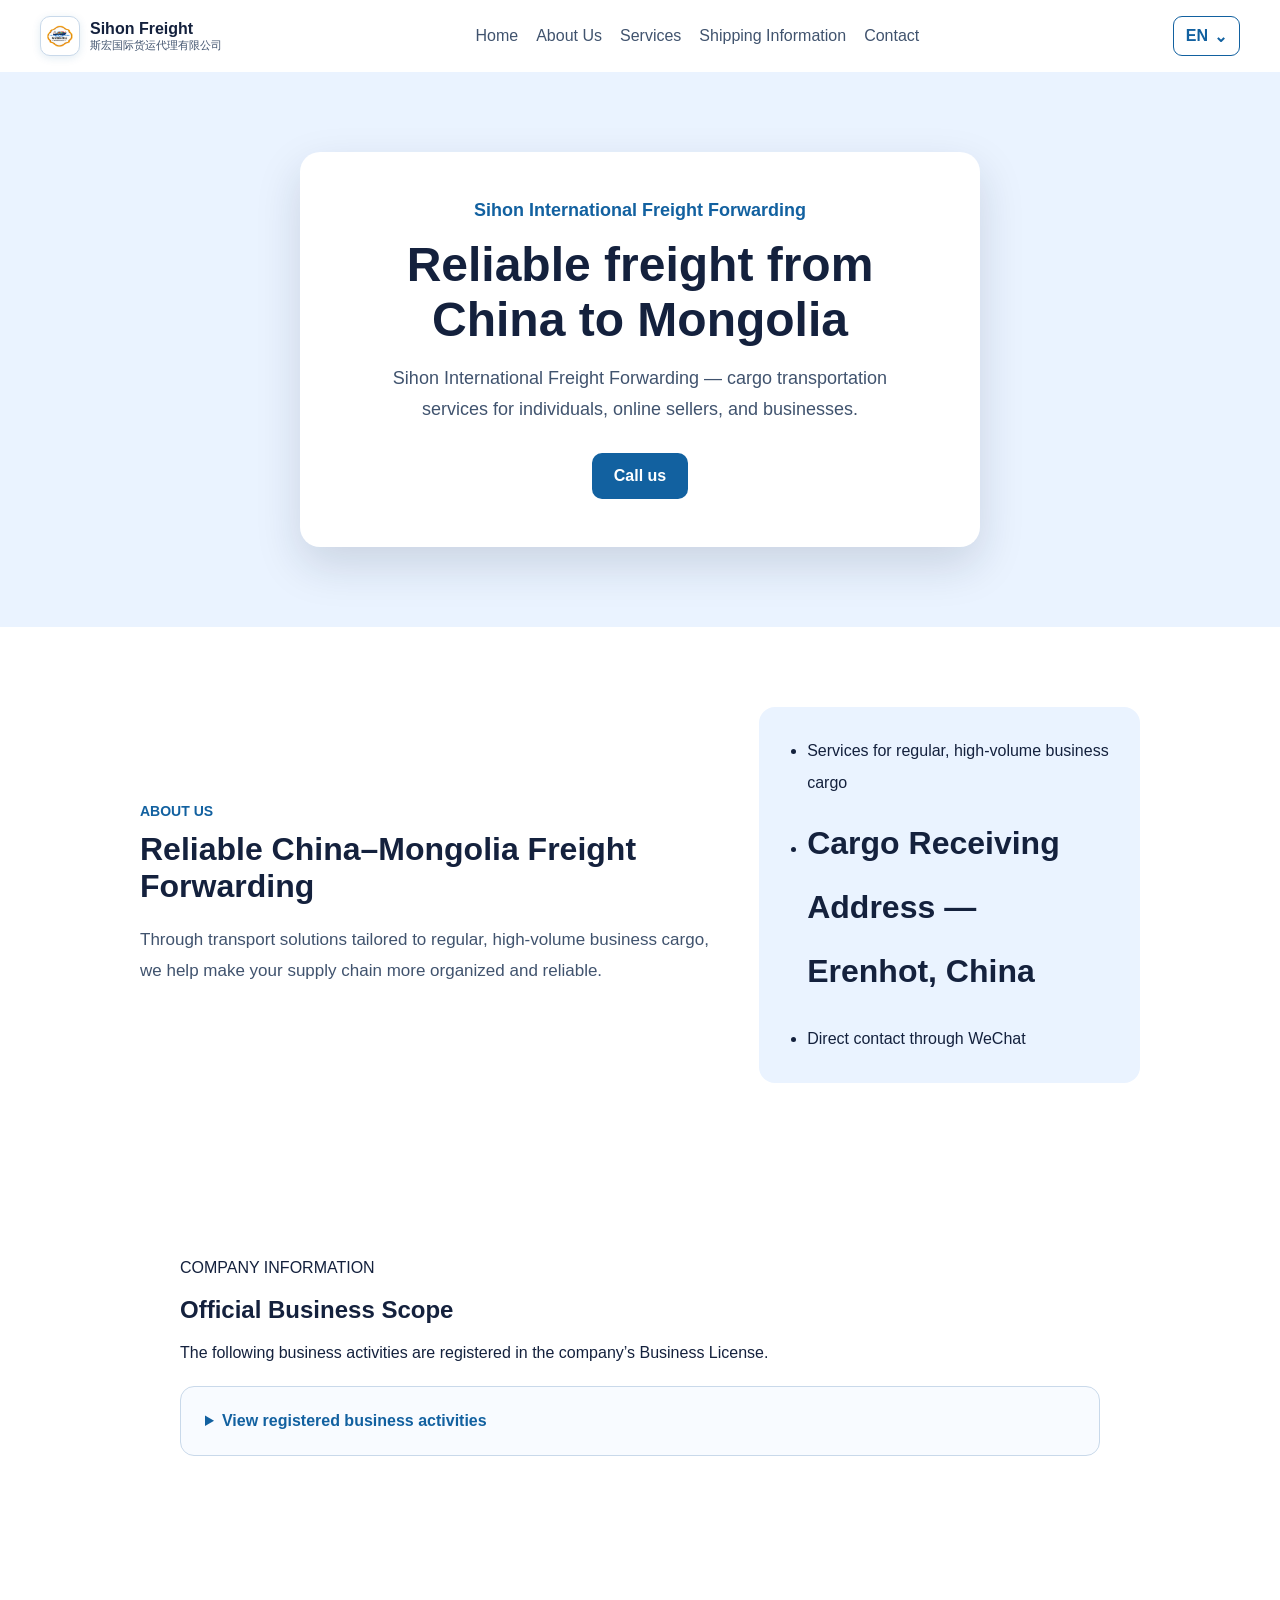
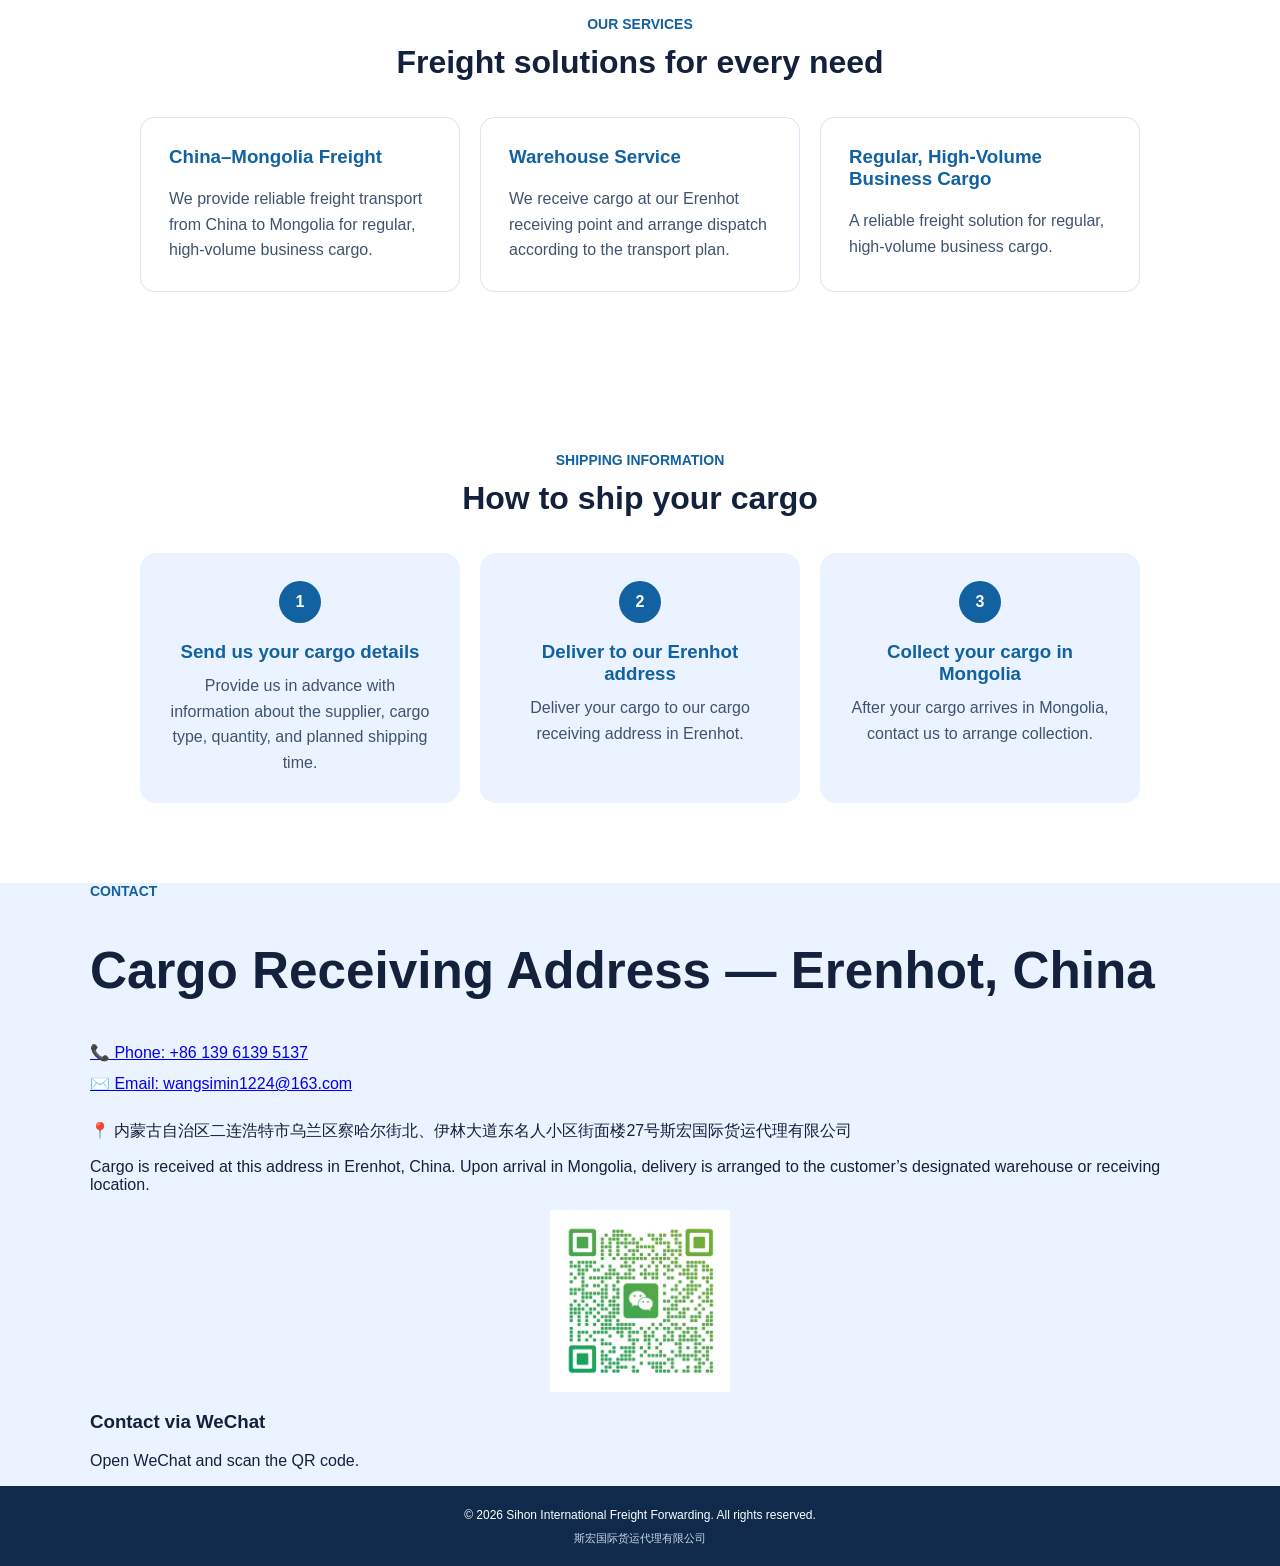
==== commit a8d88a76: "Add official business scope section" ====
--- a/en.html
+++ b/en.html
@@ -82,6 +82,36 @@
     </ul>
   </div>
 </section>
+<section id="legal-scope" class="legal-scope-section">
+  <div class="legal-scope-card">
+    <p class="eyebrow">COMPANY INFORMATION</p>
+    <h2>Official Business Scope</h2>
+
+    <p>
+      The following business activities are registered in the company’s Business License.
+    </p>
+
+    <details class="legal-scope-details">
+      <summary>View registered business activities</summary>
+
+      <h3>General Business Activities</h3>
+      <ul>
+        <li>International land freight forwarding</li>
+        <li>Customs declaration and cargo inspection services</li>
+        <li>Information and consulting services</li>
+        <li>Domestic freight forwarding and trade agency services</li>
+        <li>Loading, unloading, and handling services</li>
+        <li>Domestic container freight forwarding</li>
+        <li>General cargo warehousing services</li>
+      </ul>
+
+      <h3>Licensed Business Activity</h3>
+      <p>
+        Road freight transportation excluding dangerous goods, conducted within the scope of approvals and permits issued by the relevant authorities.
+      </p>
+    </details>
+  </div>
+</section>
     <section id="services" class="services-section">
   <p class="section-label">OUR SERVICES</p>
   <h2>Freight solutions for every need</h2>
--- a/style.css
+++ b/style.css
@@ -831,4 +831,47 @@
     justify-content: flex-end;
     width: 100% !important;
   }
+}.legal-scope-section {
+  padding: 80px 24px;
+  background: #ffffff;
+}
+
+.legal-scope-card {
+  width: min(100%, 920px);
+  margin: 0 auto;
+}
+
+.legal-scope-details {
+  margin-top: 24px;
+  padding: 20px 24px;
+  border: 1px solid #c9d9ea;
+  border-radius: 14px;
+  background: #f8fbff;
+  color: #40536e;
+  line-height: 1.7;
+}
+
+.legal-scope-details summary {
+  color: #1261a0;
+  font-weight: 700;
+  cursor: pointer;
+}
+
+.legal-scope-details h3 {
+  margin: 24px 0 8px;
+  color: #14213d;
+}
+
+.legal-scope-details li {
+  margin: 8px 0;
+}
+
+@media (max-width: 600px) {
+  .legal-scope-section {
+    padding: 56px 16px;
+  }
+
+  .legal-scope-details {
+    padding: 18px;
+  }
 }
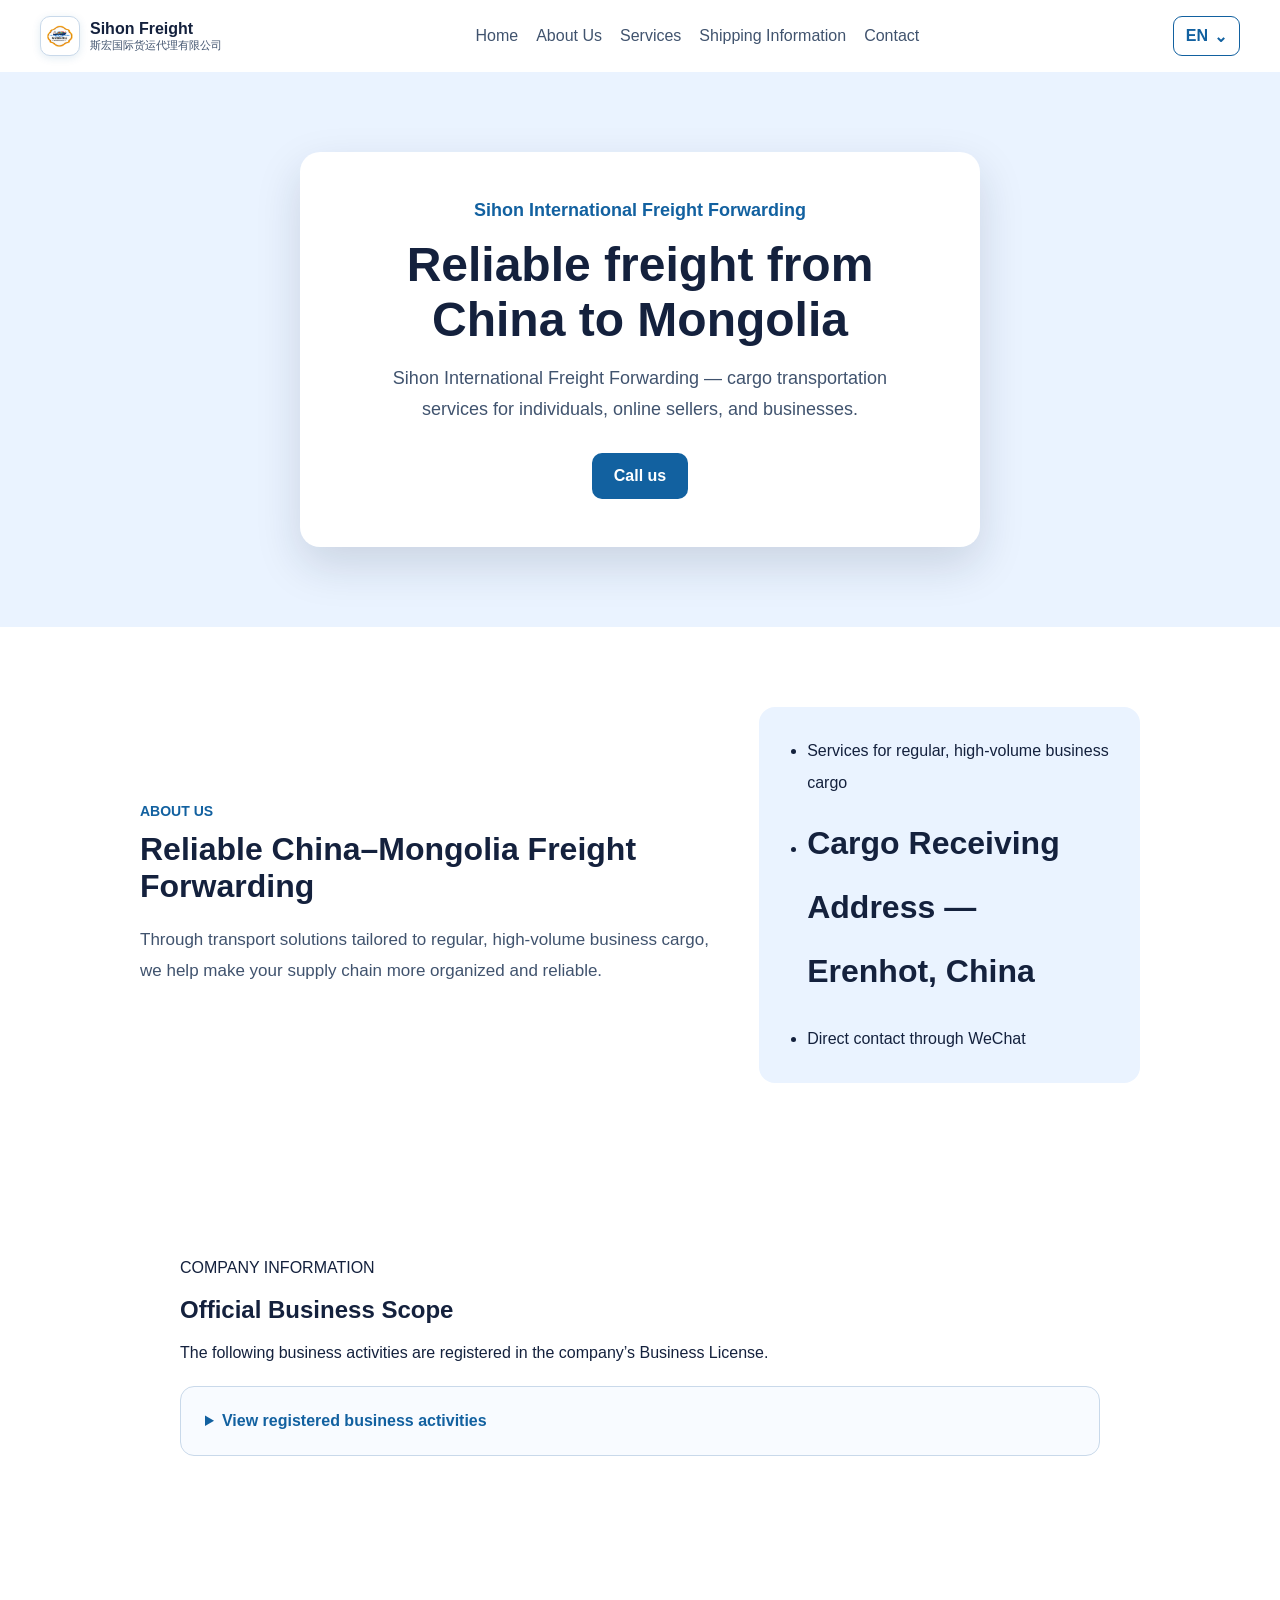
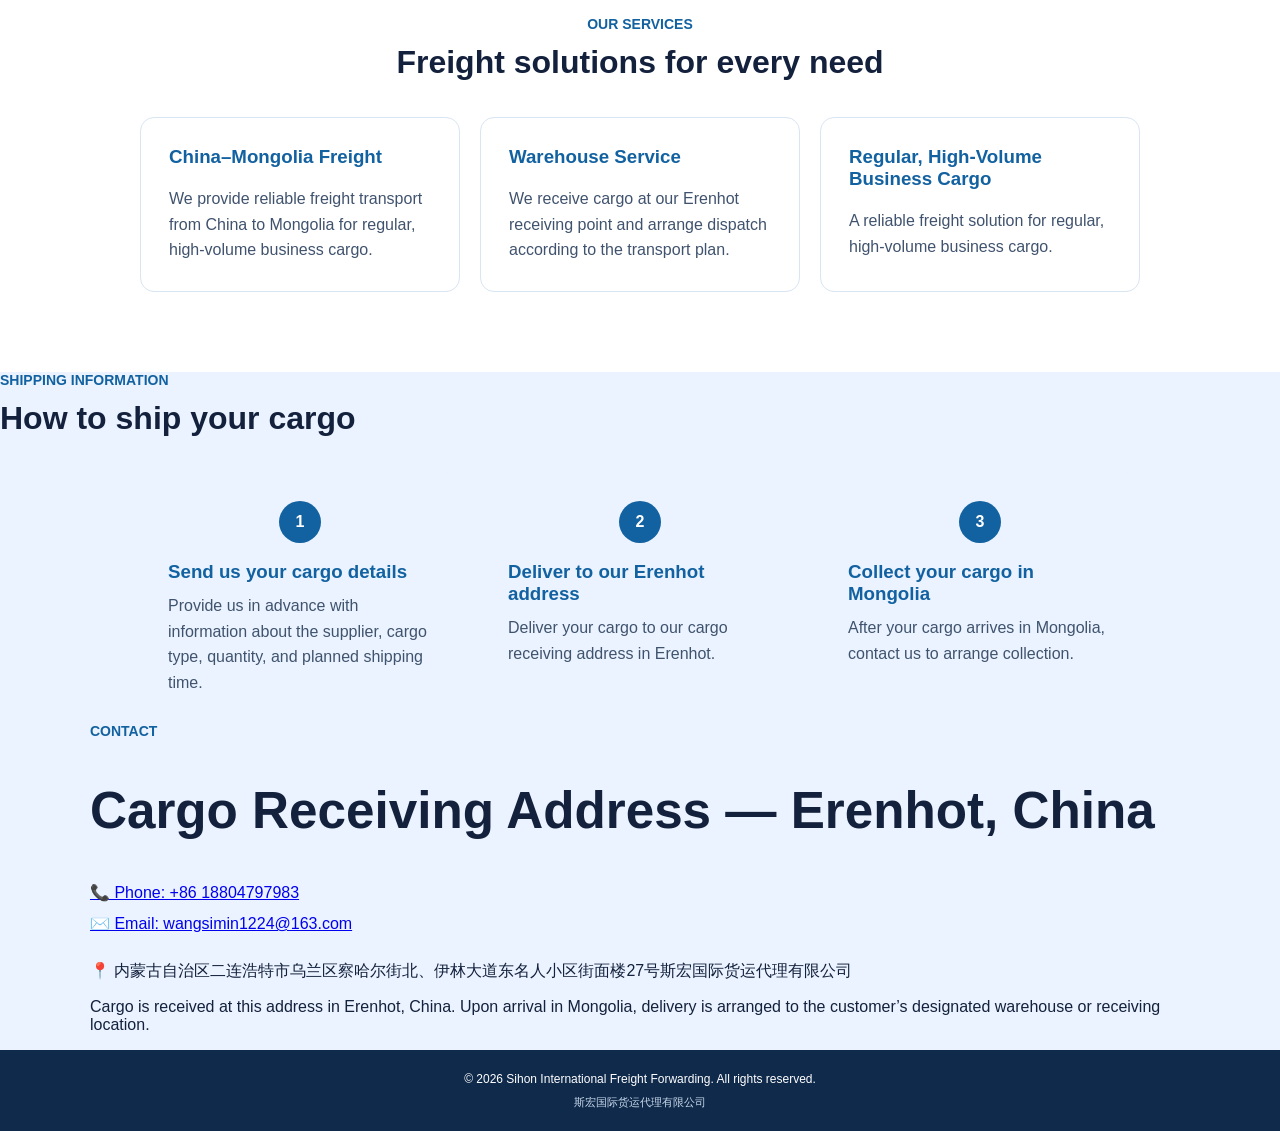
==== commit 9a5014e9: "Remove QR contact section and update phone number" ====
--- a/en.html
+++ b/en.html
@@ -177,8 +177,8 @@
       <h2>Cargo Receiving Address — Erenhot, China</h2>
 
       <div class="contact-links">
-        <a href="tel:+8613961395137">
-          📞 Phone: +86 139 6139 5137
+        <a href="tel:+86 18804797983">
+          📞 Phone: +86 18804797983
         </a>
 
         <a href="mailto:wangsimin1224@163.com">
@@ -192,14 +192,6 @@
 <p class="delivery-note">
   Cargo is received at this address in Erenhot, China. Upon arrival in Mongolia, delivery is arranged to the customer’s designated warehouse or receiving location.
 </p>
-    <div class="qr-card">
-      <img
-        src="images/wechat-company-qr.jpg"
-        alt="Sihon company WeChat QR code"
-      />
-      <h3>Contact via WeChat</h3>
-      <p>Open WeChat and scan the QR code.</p>
-    </div>
   </div>
 </section>
 <footer class="site-footer">
--- a/style.css
+++ b/style.css
@@ -239,14 +239,6 @@
   .contact-details h2 {
     font-size: 27px;
   }
-}.qr-card img {
-  display: block;
-  width: min(100%, 180px);
-  margin: 0 auto 18px;
-}.process-section {
-  padding: 80px 24px;
-  background: #ffffff;
-  text-align: center;
 }
 
 .process-section h2 {
@@ -426,10 +418,8 @@
     word-break: break-word;
   }
 
-  .qr-card {
-    justify-self: center;
-  }
-}
+}
+
 @media (max-width: 900px) {
   .site-header {
     flex-wrap: wrap;
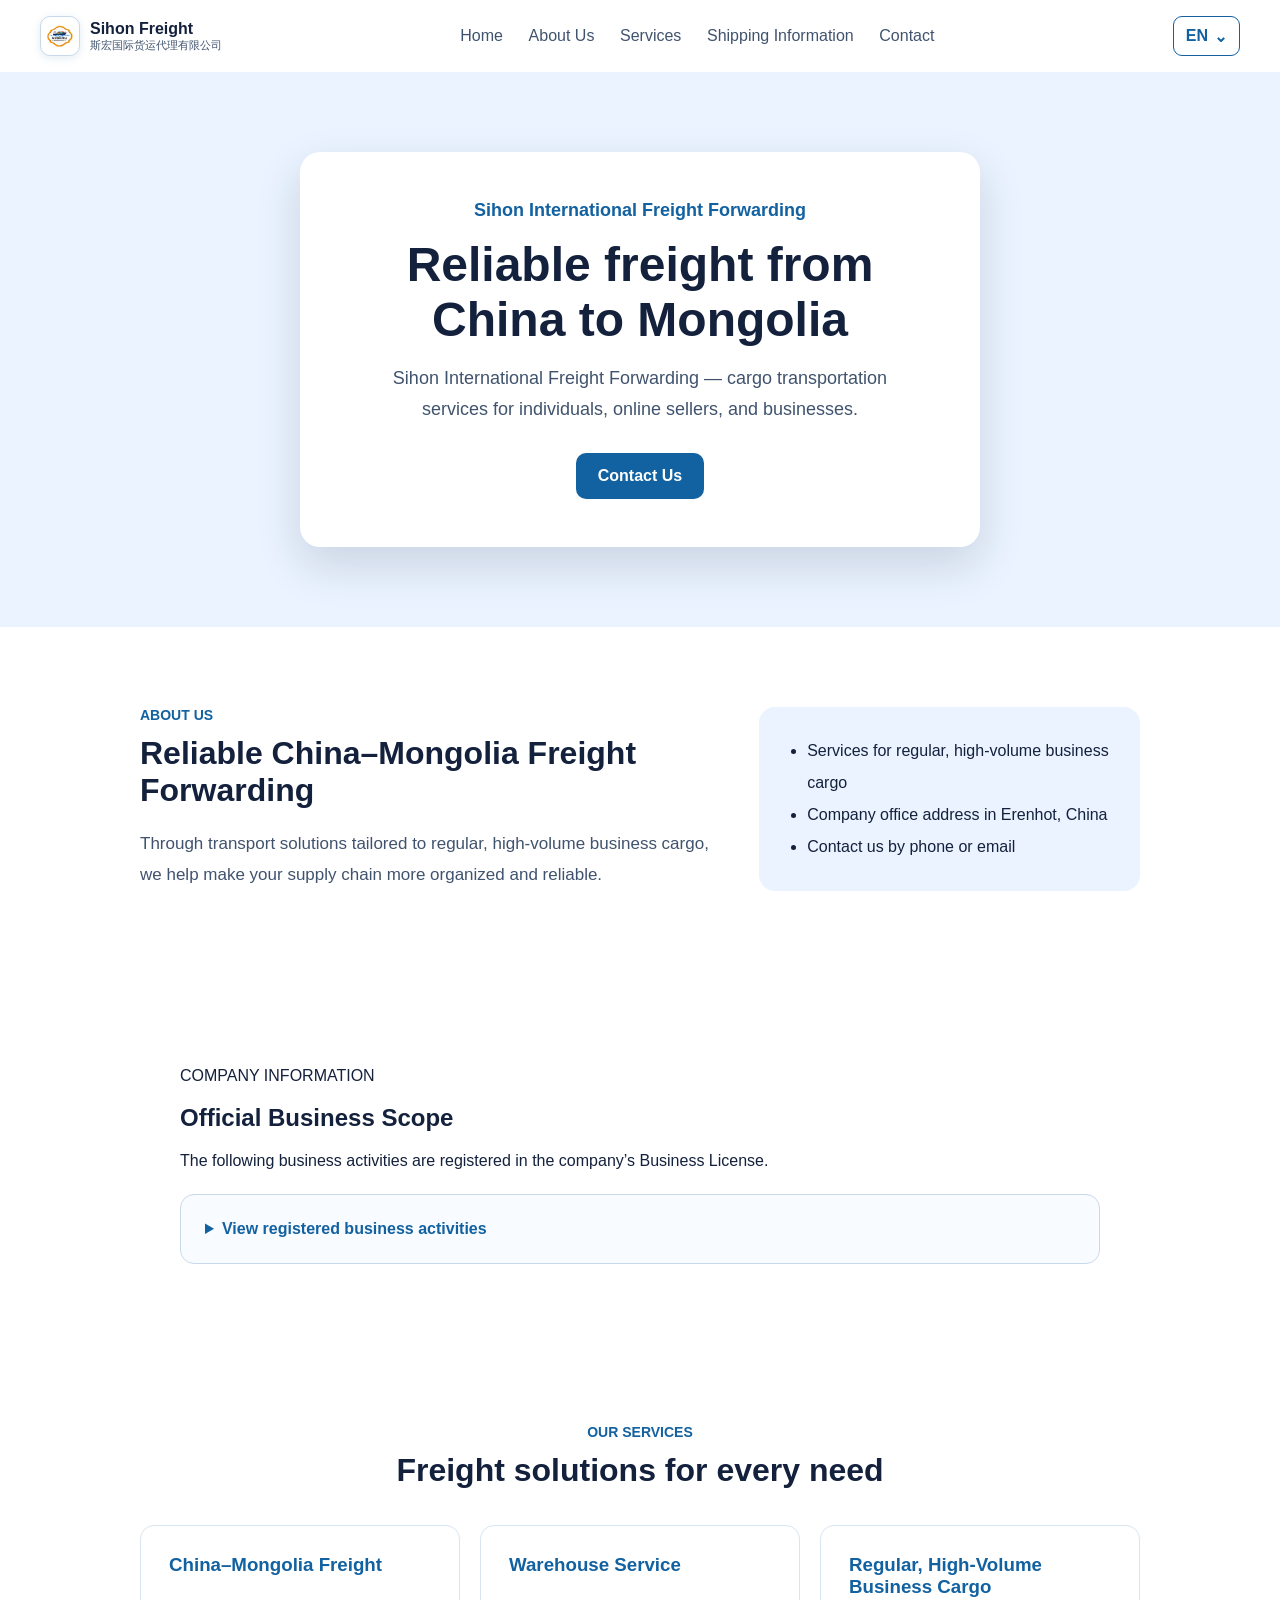
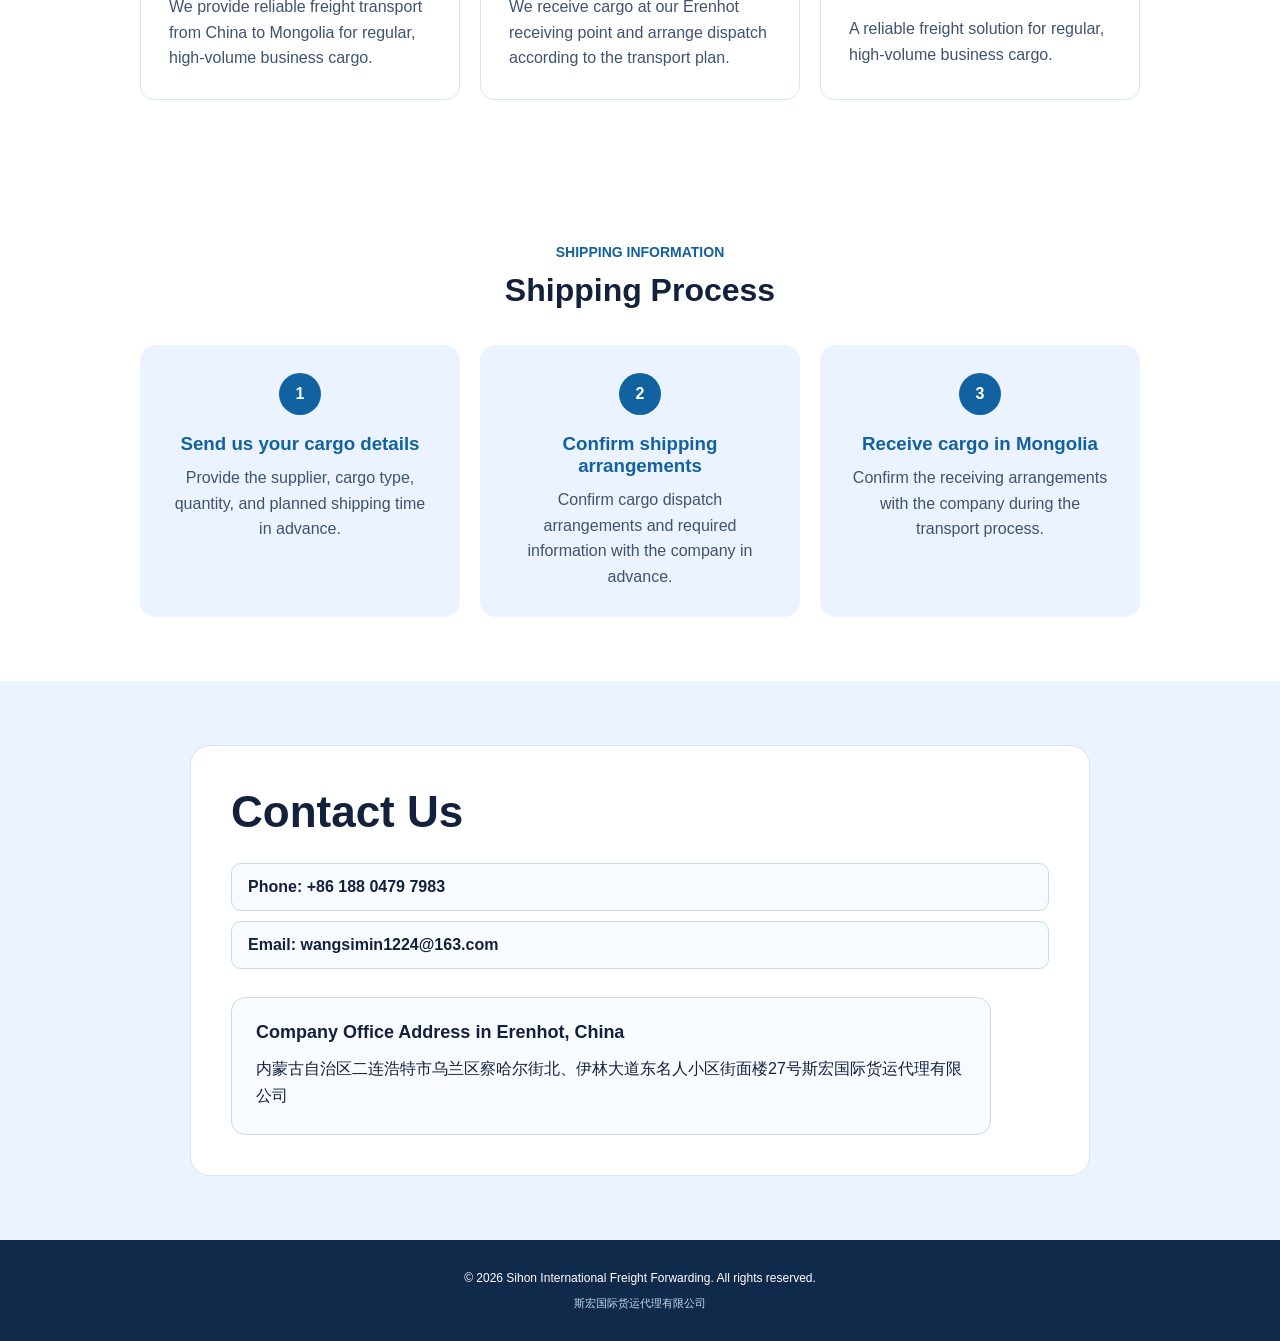
==== commit ae860a38: "Refine contact details and multilingual layout" ====
--- a/en.html
+++ b/en.html
@@ -60,9 +60,9 @@
         Sihon International Freight Forwarding — cargo transportation services for individuals, online sellers, and businesses.
       </p>
 
-      <a class="contact-button" href="tel:+8613961395137">
-        Call us
-      </a>
+      <a class="contact-button" href="#contact">
+  Contact Us
+</a>
     </main> 
     <section id="about" class="about-section">
   <div class="about-content">
@@ -76,10 +76,10 @@
     </div>
 
     <ul class="about-list">
-      <li>Services for regular, high-volume business cargo</li>
-      <li><h2>Cargo Receiving Address — Erenhot, China</h2></li>
-      <li>Direct contact through WeChat</li>
-    </ul>
+  <li>Services for regular, high-volume business cargo</li>
+  <li>Company office address in Erenhot, China</li>
+  <li>Contact us by phone or email</li>
+</ul>
   </div>
 </section>
 <section id="legal-scope" class="legal-scope-section">
@@ -148,50 +148,45 @@
 </script>
 <section id="process" class="process-section">
   <p class="section-label">SHIPPING INFORMATION</p>
-  <h2>How to ship your cargo</h2>
+  <h2>Shipping Process</h2>
 
   <div class="process-grid">
     <article class="process-card">
       <span>1</span>
       <h3>Send us your cargo details</h3>
-      <p>Provide us in advance with information about the supplier, cargo type, quantity, and planned shipping time.</p>
+      <p>Provide the supplier, cargo type, quantity, and planned shipping time in advance.</p>
     </article>
 
     <article class="process-card">
       <span>2</span>
-      <h3>Deliver to our Erenhot address</h3>
-      <p>Deliver your cargo to our cargo receiving address in Erenhot.</p>
+      <h3>Confirm shipping arrangements</h3>
+      <p>Confirm cargo dispatch arrangements and required information with the company in advance.</p>
     </article>
 
     <article class="process-card">
       <span>3</span>
-      <h3>Collect your cargo in Mongolia</h3>
-      <p>After your cargo arrives in Mongolia, contact us to arrange collection.</p>
+      <h3>Receive cargo in Mongolia</h3>
+      <p>Confirm the receiving arrangements with the company during the transport process.</p>
     </article>
   </div>
 </section>
 <section id="contact" class="contact-section">
   <div class="contact-content">
-    <div class="contact-details">
-      <p class="section-label">CONTACT</p>
-      <h2>Cargo Receiving Address — Erenhot, China</h2>
-
-      <div class="contact-links">
-        <a href="tel:+86 18804797983">
-          📞 Phone: +86 18804797983
-        </a>
-
-        <a href="mailto:wangsimin1224@163.com">
-          ✉️ Email: wangsimin1224@163.com
-        </a>
-      </div>
-     <p class="address-text">
-  📍 内蒙古自治区二连浩特市乌兰区察哈尔街北、伊林大道东名人小区街面楼27号斯宏国际货运代理有限公司
-</p>
-
-<p class="delivery-note">
-  Cargo is received at this address in Erenhot, China. Upon arrival in Mongolia, delivery is arranged to the customer’s designated warehouse or receiving location.
-</p>
+    <h2>Contact Us</h2>
+
+    <div class="contact-links">
+      <a href="tel:+8618804797983">Phone: +86 188 0479 7983</a>
+      <a href="mailto:wangsimin1224@163.com">
+        Email: wangsimin1224@163.com
+      </a>
+    </div>
+
+    <div class="office-address">
+      <h3>Company Office Address in Erenhot, China</h3>
+      <p class="address-text">
+        内蒙古自治区二连浩特市乌兰区察哈尔街北、伊林大道东名人小区街面楼27号斯宏国际货运代理有限公司
+      </p>
+    </div>
   </div>
 </section>
 <footer class="site-footer">
--- a/style.css
+++ b/style.css
@@ -864,4 +864,162 @@
   .legal-scope-details {
     padding: 18px;
   }
+}.contact-details h2 {
+  max-width: 720px;
+  margin: 0 0 16px;
+  font-size: clamp(28px, 4vw, 44px);
+  line-height: 1.2;
+}
+
+.contact-intro {
+  max-width: 620px;
+  margin: 0 0 24px;
+  color: #40536e;
+  line-height: 1.6;
+}
+
+.office-address {
+  max-width: 760px;
+  margin-top: 28px;
+  padding-top: 24px;
+  border-top: 1px solid #c9d9ea;
+}
+
+.office-address h3 {
+  margin: 0 0 10px;
+  font-size: 18px;
+  color: #14213d;
+}
+
+.office-address .address-text {
+  margin: 0;
+  line-height: 1.7;
+}/* Процесс ба холбоо барих хэсгийн эцсийн загвар */
+.process-section {
+  padding: 64px 24px;
+  background: #ffffff;
+  text-align: center;
+}
+
+.contact-section {
+  padding: 64px 24px;
+  background: #eaf3ff;
+}
+
+.contact-content {
+  width: min(100%, 900px);
+  margin: 0 auto;
+  padding: 40px;
+  border: 1px solid #d8e5f2;
+  border-radius: 20px;
+  background: #ffffff;
+}
+
+.contact-content > h2 {
+  margin: 0 0 24px;
+  font-size: clamp(30px, 4vw, 44px);
+  line-height: 1.2;
+}
+
+.contact-links {
+  display: grid;
+  gap: 10px;
+  margin-bottom: 28px;
+}
+
+.contact-links a {
+  display: block;
+  width: 100%;
+  padding: 14px 16px;
+  border: 1px solid #c9d9ea;
+  border-radius: 10px;
+  color: #14213d;
+  background: #f8fbff;
+  font-weight: 600;
+  text-decoration: none;
+}
+
+.contact-links a:hover {
+  border-color: #1261a0;
+  color: #1261a0;
+  background: #eaf3ff;
+}
+
+.office-address {
+  margin-top: 0;
+  padding: 24px;
+  border: 1px solid #c9d9ea;
+  border-radius: 14px;
+  background: #f8fbff;
+}
+
+.office-address h3 {
+  margin: 0 0 12px;
+  font-size: 18px;
+}
+
+.office-address .address-text {
+  margin: 0;
+  line-height: 1.7;
+  overflow-wrap: anywhere;
+}
+
+.site-footer {
+  padding: 28px 20px;
+  line-height: 1.7;
+}
+
+@media (max-width: 600px) {
+  .process-section,
+  .contact-section {
+    padding: 48px 16px;
+  }
+
+  .contact-content {
+    padding: 28px 20px;
+    border-radius: 16px;
+  }
+
+  .contact-content > h2 {
+    font-size: 32px;
+  }
+
+  .office-address {
+    padding: 20px;
+  }
+}/* Desktop header-ийн жигд байрлал */
+@media (min-width: 901px) {
+  .site-header {
+    display: grid;
+    grid-template-columns: auto minmax(0, 1fr) auto;
+    align-items: center;
+    gap: 32px;
+    padding: 16px 40px;
+  }
+
+  .main-nav {
+    display: flex;
+    justify-content: center;
+    gap: clamp(16px, 2vw, 32px);
+    min-width: 0;
+  }
+
+  .main-nav a {
+    color: #40536e;
+    font-size: 16px;
+    text-decoration: none;
+    white-space: nowrap;
+  }
+
+  .main-nav a:hover {
+    color: #1261a0;
+  }
+
+  .languages {
+    margin-left: 0;
+  }
+
+  .language-menu summary {
+    height: 40px;
+  }
 }
